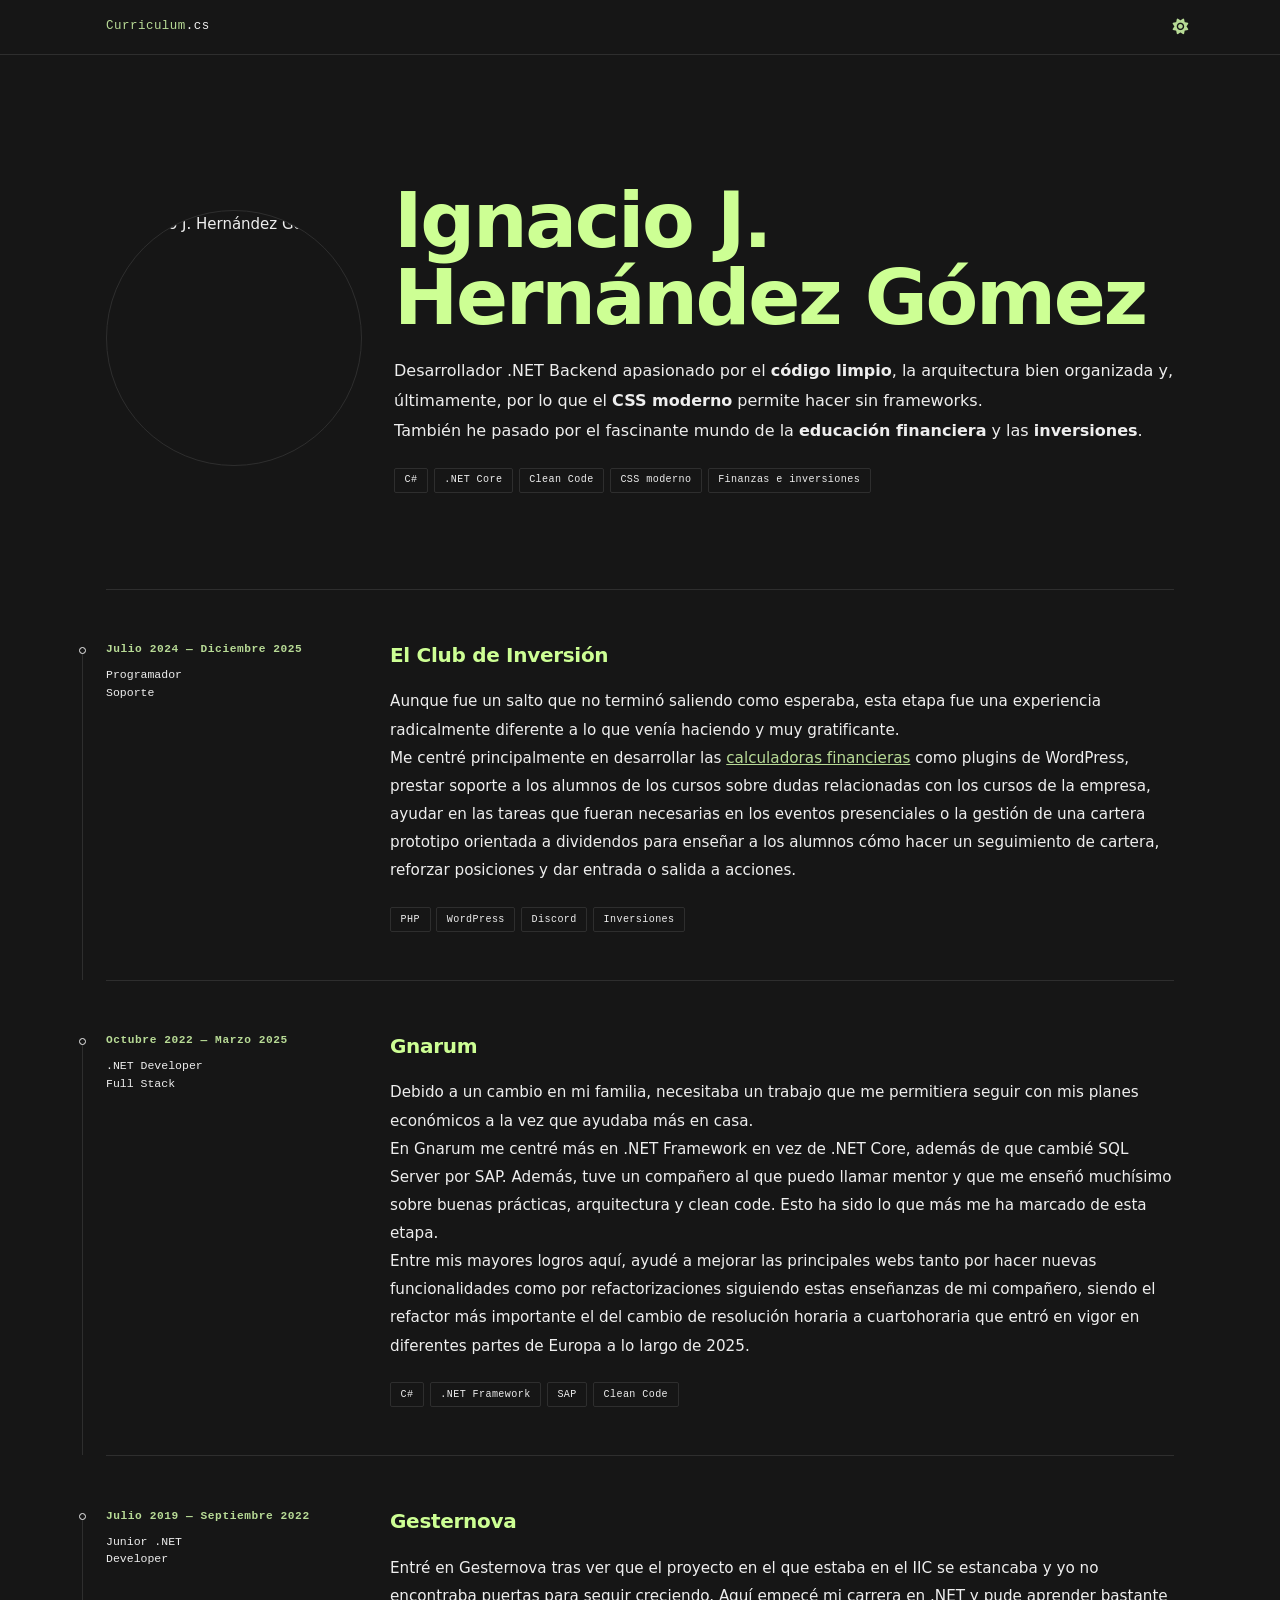
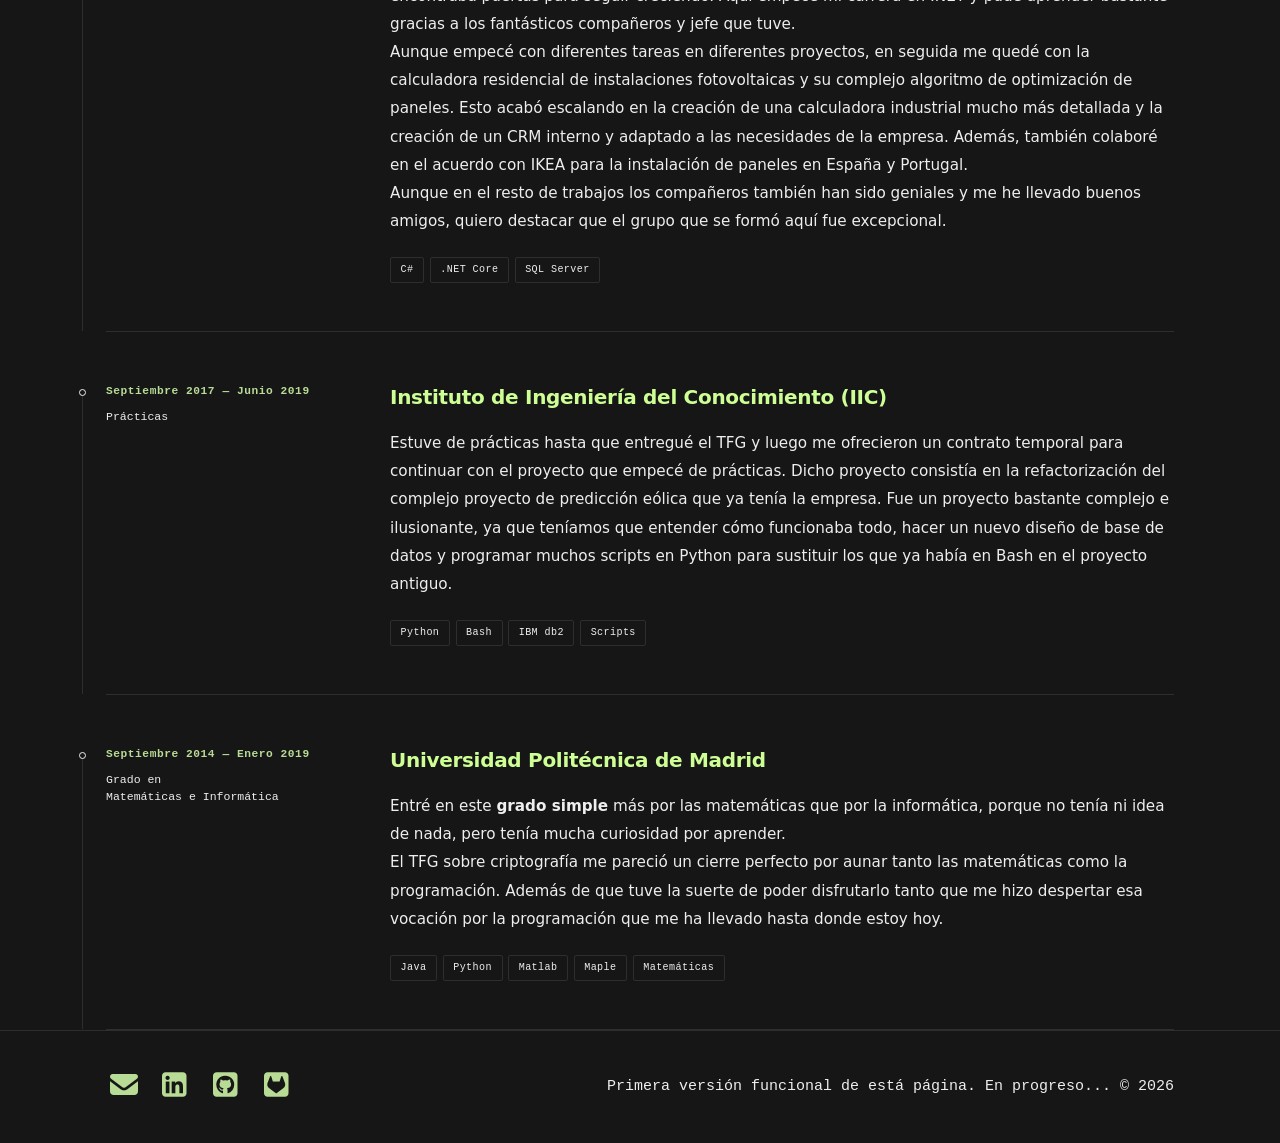
==== index.html @ 681be618 "Simplificados los colores." ====
<!DOCTYPE html>
<html lang="es">
<head>
  <meta charset="UTF-8" />
  <meta name="viewport" content="width=device-width, initial-scale=1.0" />
  <meta name="description" content="Currículum de Ignacio J. Hernández Gómez, desarrollador .NET Backend especializado en clean code, arquitectura de software, CSS moderno y finanzas. Experiencia en Gnarum, Gesternova, El Club de Inversión y más." />
  <title>Ignacio</title>
  <link rel="icon" href="imgs/logo-1-no-bg-2_1.webp" />
  <!-- https://fontawesome.com/search?ic=free-collection -->
  <link rel="stylesheet" href="css/font-awesome-701.min.css" />
  <style>
    *, *::before, *::after 
    { 
      box-sizing: border-box; 
      margin: 0; 
      padding: 0; 
    }

    :root {
      --mono: ui-monospace, 'Cascadia Code', 'SF Mono', Menlo, Consolas, monospace;
      --sans: system-ui, -apple-system, BlinkMacSystemFont, 'Segoe UI', sans-serif;
      --max: 1100px;
      /* --pad: clamp(1.5rem, 5vw, 5rem); */
      --pad: 1rem;
      --photo-width: 20vw;
      --photo-min-width: 230px;
      --photo-max-width: 330px;
      --photo-radius: 50%;

      --theme-color-hue: 208;
      --chroma: 0.0;
      --lightness: 95%;
      --base: oklch(var(--lightness) var(--chroma) var(--theme-color-hue));
      --base-contrast-modifier: -78;
      --border-lightness: -0.1;
      --text-lightness: -0.75;
      --muted-lightness: -0.75;
      --heading-lightness: -0.55;
      --accent-lightness: -0.55;
      --bg: var(--base);
      --border: oklch(from var(--base) calc(l + var(--border-lightness)) c h);
      --text: oklch(from var(--base) calc(l + var(--text-lightness)) c h);
      --muted: oklch(from var(--base) calc(l + var(--muted-lightness)) c h);
      --heading: oklch(from var(--base) calc(l + var(--heading-lightness)) calc(c + 0.15) calc(h + var(--base-contrast-modifier)));
      --accent: oklch(from var(--base) calc(l + var(--accent-lightness)) calc(c + 0.15) calc(h + var(--base-contrast-modifier)));
    }

    html { 
      scroll-behavior: smooth; 
    }

    body {
      background: var(--bg);
      color: var(--text);
      font-family: var(--sans);
      font-size: 15px;
      line-height: 1.75;
      overflow-x: hidden;

      &.dark {
        --base: oklch(20% var(--chroma) var(--theme-color-hue));
        --border-lightness: +0.1;
        --text-lightness: +0.75;
        --muted-lightness: +0.75;
        --heading-lightness: +0.75;
        --accent-lightness: +0.65;
        --bg: var(--base);
        --border: oklch(from var(--base) calc(l + var(--border-lightness)) c h);
        --text: oklch(from var(--base) calc(l + var(--text-lightness)) c h);
        --muted: oklch(from var(--base) calc(l + var(--muted-lightness)) c h);
        --heading: oklch(from var(--base) calc(l + var(--heading-lightness)) calc(c + 0.15) calc(h + var(--base-contrast-modifier)));
        --accent: oklch(from var(--base) calc(l + var(--accent-lightness)) calc(c + 0.1) calc(h + var(--base-contrast-modifier)));
      }
    }

    ::-webkit-scrollbar { 
      width: 4px; 
    }
    ::-webkit-scrollbar-track { 
      background: var(--bg); 
    }
    ::-webkit-scrollbar-thumb { 
      background: var(--border); 
      border-radius: 2px; 
    }

    header {
      position: sticky;
      top: 0;
      z-index: 100;
      background: var(--bg);
      border-bottom: 1px solid var(--border);
      color: var(--accent);
      display: flex;
      align-items: center;
      justify-content: center;
      
      & > div {
        width: 100%;
        max-width: var(--max);
        display: flex;
        align-items: center;
        justify-content: space-between;
        
        & > nav {
          display: flex;
          gap: 0.5rem;

          & > span {
            padding: 1rem;
            font-family: var(--mono);
            font-size: .78rem;
            letter-spacing: .04em;
            cursor: pointer;
            transition: background .2s;

            & > em {
              color: var(--muted);
              font-style: normal;
            }

            &:hover {
              background-color: var(--border);
            }
          }
        }

        & > .actions {
          display: flex;
          align-items: center;
          gap: 1rem;
        }
      }
    }

    #theme-selector:not(:checked) ~ #theme-selector-label > .icon-day   { display: none; }
    #theme-selector:not(:checked) ~ #theme-selector-label > .icon-night  { display: block; }
    #theme-selector:checked ~ #theme-selector-label > .icon-day   { display: block; }
    #theme-selector:checked ~ #theme-selector-label > .icon-night { display: none; }

    #theme-selector-label { cursor: pointer; }

    main {
      max-width: var(--max);
      margin: 0 auto;
      padding: 0 var(--pad);
    }

    #introduction {
      border-bottom: 1px solid var(--border);
      padding: 8rem 0 6rem;
      display: flex;
      flex-wrap: wrap;
      gap: 2rem;
      align-items: center;
      
      & > img {
        width: clamp(var(--photo-min-width), var(--photo-width), var(--photo-max-width));
        aspect-ratio: 1/1;
        height: auto;
        border-radius: var(--photo-radius);
        border: 1px solid var(--border);
        object-fit: cover;
        display: block;
        flex-shrink: 0;
        transition: opacity .3s ease, transform .3s ease;

        &:hover {
          opacity: .85;
          transform: scale(1.02);
        }
      }

      & > div {
        flex: 1;
        min-width: 260px;

        & > h1 {
          font-size: clamp(2.8rem, 6vw, 5.5rem);
          font-weight: 900;
          line-height: 1.0;
          letter-spacing: -.03em;
          color: var(--heading);
          margin-bottom: 1.25rem;
        }

        & > p {
          font-size: 1rem;
          line-height: 1.85;
        }
      }
    }

    #history {
      & > article {
        display: block grid;
        grid-template-columns: 220px 1fr;
        gap: 0 4rem;
        padding: 3rem 0;
        border-bottom: 1px solid var(--border);
        opacity: 0;
        transform: translateY(16px);
        transition: opacity .55s ease, transform .55s ease;
        
        &:hover .timeline::after {
          background-color: var(--accent);
          border-color: var(--accent);
        }

        &.visible {
          opacity: 1;
          transform: translateY(0);
        }

        /* ─── LEFT COLUMN ─── */
        & > .timeline {
          padding-top: .15rem;
          display: flex;
          flex-direction: column;
          gap: .4rem;
          position: relative;
          
          &::before {
            content: '';
            position: absolute;
            left: -1.5rem;
            top: .55rem;
            bottom: -3rem;
            width: 1px;
            background-color: var(--border);
          }
          
          &::after {
            content: '';
            position: absolute;
            left: calc(-1.5rem - 3px);
            top: .55rem;
            width: 7px;
            height: 7px;
            border-radius: 50%;
            background-color: var(--bg);
            border: 1px solid var(--muted);
          }

          & > .dates {
            font-family: var(--mono);
            font-size: .7rem;
            color: var(--accent);
            letter-spacing: .05em;
            font-weight: bolder;
          }
      
          & > .roles {
            font-family: var(--mono);
            font-size: .72rem;
            line-height: 1.5;
          }
        }

        /* ─── RIGHT COLUMN ─── */
        & > .company {
          & > h2 {
            font-size: 1.25rem;
            font-weight: 700;
            color: var(--heading);
            letter-spacing: -.015em;
            margin-bottom: .9rem;
          }

          & > p {
            font-size: .95rem;
            color: var(--text);
            line-height: 1.85;
          }
        }
      }
    }

    footer {
      border-top: 1px solid var(--border);
      padding: 2.5rem 0;
      
        & > div {
          max-width: var(--max);
          margin: 0 auto;
          padding: 0 var(--pad);
          display: flex;
          justify-content: space-between;
          align-items: center;
          
          & > span {
            font-family: var(--mono);
          }
          
          & > .personal-data {
            display: flex;
            flex-wrap: wrap;
            gap: 1rem;

            & i {
              font-size: 1.75rem;
            }
          }
        }
    }

    a {
      color: var(--accent);
    }

    .skills {
      display: flex;
      flex-wrap: wrap;
      gap: .35rem;
      margin-top: 1.4rem;
      cursor: default;
      
      & > span {
        font-family: var(--mono);
        font-size: .63rem;
        color: var(--text);
        border: 1px solid var(--border);
        padding: .18rem .6rem;
        border-radius: 2px;
        letter-spacing: .04em;
        transition: color .2s, border-color .2s;

        &:hover {
          border-color: var(--text);
        }
      }
    }

    @media (max-width: 680px) {
      header {
        height: auto;
        padding: 0 .5rem;
        
        & > div {
          align-items: stretch;
          gap: .5rem;

          & > nav {
            justify-content: center;
          }

          & > .actions {
            justify-content: flex-end;
          }
        }
      }

      #introduction,
      #history > article,
      footer > div {
        grid-template-columns: 1fr;
        gap: 1.5rem 0;
      }

      #introduction {
        flex-direction: column;
        align-items: center;
        text-align: center;
        padding: 5rem 0 4rem; 
        
        & > div {
          min-width: auto;
        }
      }

      .timeline::before, .timeline::after { 
        display: none; 
      }
    }
  </style>
</head>

<body class="dark">

  <header>
    <div>
      <nav>
        <span>Curriculum<em>.cs</em></span>
      </nav>

      <div class="actions">
        <div>
          <input type="checkbox" checked id="theme-selector" style="display: none;" />
          <label for="theme-selector" id="theme-selector-label" aria-label="Cambiar tema">
            <i class="icon-day fa-solid fa-sun"></i>
            <i class="icon-night fa-solid fa-moon"></i>
          </label>
        </div>
      </div>
    </div>
  </header>

  <main>
    <section id="introduction">
      <img src="imgs/personal.avif" alt="Ignacio J. Hernández Gómez">

      <div>
        <h1>Ignacio J.<br>Hernández Gómez</h1>
        <p>
          Desarrollador .NET Backend apasionado por el <strong>código limpio</strong>, la arquitectura bien organizada y, últimamente,
          por lo que el <strong>CSS moderno</strong> permite hacer sin frameworks.
          <br>También he pasado por el fascinante mundo de la <strong>educación financiera</strong> y las <strong>inversiones</strong>.
        </p>
        <div class="skills">
          <span>C#</span>
          <span>.NET Core</span>
          <span>Clean Code</span>
          <span>CSS moderno</span>
          <span>Finanzas e inversiones</span>
        </div>
      </div>
    </section>

    <section id="history">
      <article>
        <div class="timeline">
          <span class="dates">Julio 2024 — Diciembre 2025</span>
          <span class="roles">Programador<br>Soporte</span>
        </div>
        <div class="company">
          <h2>El Club de Inversión</h2>
          <p class="entry-description">
            Aunque fue un salto que no terminó saliendo como esperaba, esta etapa fue una experiencia radicalmente diferente a lo que venía haciendo y muy gratificante.
            <br>Me centré principalmente en desarrollar las <a href="https://www.elclubdeinversion.com/calculadoras-financieras/" target="_blank" aria-label="Visita la página de calculadoras financieras programadas por mí.">calculadoras financieras</a> 
            como plugins de WordPress, prestar soporte a los alumnos de los cursos sobre dudas relacionadas con los cursos de la empresa, ayudar en las tareas que fueran 
            necesarias en los eventos presenciales o la gestión de una cartera prototipo orientada a dividendos para enseñar a los alumnos cómo hacer un seguimiento de cartera, 
            reforzar posiciones y dar entrada o salida a acciones.
          </p>
          <div class="skills">
            <span>PHP</span>
            <span>WordPress</span>
            <span>Discord</span>
            <span>Inversiones</span>
          </div>
        </div>
      </article>

      <article>
        <div class="timeline">
          <span class="dates">Octubre 2022 — Marzo 2025</span>
          <span class="roles">.NET Developer<br>Full Stack</span>
        </div>
        <div class="company">
          <h2>Gnarum</h2>
          <p class="entry-description">
            Debido a un cambio en mi familia, necesitaba un trabajo que me permitiera seguir con mis planes económicos a la vez que ayudaba más en casa.
            <br>En Gnarum me centré más en .NET Framework en vez de .NET Core, además de que cambié SQL Server por SAP. 
            Además, tuve un compañero al que puedo llamar mentor y que me enseñó muchísimo sobre buenas prácticas, arquitectura y clean code. Esto ha sido lo que más 
            me ha marcado de esta etapa.
            <br>Entre mis mayores logros aquí, ayudé a mejorar las principales webs tanto por hacer nuevas funcionalidades como por refactorizaciones 
            siguiendo estas enseñanzas de mi compañero, siendo el refactor más importante el del cambio de resolución horaria a cuartohoraria que entró en 
            vigor en diferentes partes de Europa a lo largo de 2025.
          </p>
          <div class="skills">
            <span>C#</span>
            <span>.NET Framework</span>
            <span>SAP</span>
            <span>Clean Code</span>
          </div>
        </div>
      </article>

      <article>
        <div class="timeline">
          <span class="dates">Julio 2019 — Septiembre 2022</span>
          <span class="roles">Junior .NET<br>Developer</span>
        </div>
        <div class="company">
          <h2>Gesternova</h2>
          <p class="entry-description">
            Entré en Gesternova tras ver que el proyecto en el que estaba en el IIC se estancaba y yo no encontraba puertas para seguir creciendo.
            Aquí empecé mi carrera en .NET y pude aprender bastante gracias a los fantásticos compañeros y jefe que tuve.
            <br>Aunque empecé con diferentes tareas en diferentes proyectos, en seguida me quedé con la calculadora residencial de instalaciones fotovoltaicas 
            y su complejo algoritmo de optimización de paneles. Esto acabó escalando en la creación de una calculadora industrial mucho más detallada y la creación 
            de un CRM interno y adaptado a las necesidades de la empresa. Además, también colaboré en el acuerdo con IKEA para la instalación de paneles en España y Portugal.
            <br>Aunque en el resto de trabajos los compañeros también han sido geniales y me he llevado buenos amigos, 
            quiero destacar que el grupo que se formó aquí fue excepcional.
          </p>
          <div class="skills">
            <span>C#</span>
            <span>.NET Core</span>
            <span>SQL Server</span>
          </div>
        </div>
      </article>

      <article>
        <div class="timeline">
          <span class="dates">Septiembre 2017 — Junio 2019</span>
          <span class="roles">Prácticas</span>
        </div>
        <div class="company">
          <h2>Instituto de Ingeniería del Conocimiento (IIC)</h2>
          <p class="entry-description">
            Estuve de prácticas hasta que entregué el TFG y luego me ofrecieron un contrato temporal para continuar con el proyecto que empecé de prácticas. 
            Dicho proyecto consistía en la refactorización del complejo proyecto de predicción eólica que ya tenía la empresa. Fue un proyecto bastante complejo e ilusionante, 
            ya que teníamos que entender cómo funcionaba todo, hacer un nuevo diseño de base de datos y programar muchos scripts en Python para sustituir los que ya había en Bash en el proyecto antiguo.
          </p>
          <div class="skills">
            <span>Python</span>
            <span>Bash</span>
            <span>IBM db2</span>
            <span>Scripts</span>
          </div>
        </div>
      </article>

      <article>
        <div class="timeline">
          <span class="dates">Septiembre 2014 — Enero 2019</span>
          <span class="roles">Grado en<br>Matemáticas e Informática</span>
        </div>
        <div class="company">
          <h2>Universidad Politécnica de Madrid</h2>
          <p class="entry-description">
            Entré en este <strong>grado simple</strong> más por las matemáticas que por la informática, porque no tenía ni idea de nada, pero tenía mucha curiosidad por aprender.
            <br>El TFG sobre criptografía me pareció un cierre perfecto por aunar tanto las matemáticas como la programación. Además de que tuve la suerte de poder disfrutarlo tanto 
            que me hizo despertar esa vocación por la programación que me ha llevado hasta donde estoy hoy.
          </p>
          <div class="skills">
            <span>Java</span>
            <span>Python</span>
            <span>Matlab</span>
            <span>Maple</span>
            <span>Matemáticas</span>
          </div>
        </div>
      </article>

    </section>
  </main>

  <footer>
    <div>
      <div class="personal-data">
        <span>
          <a href="mailto:ignaciojhergomez@gmail.com" aria-label="Envíame un correo."><i class="fa-solid fa-envelope"></i></a>
        </span>
        <span>
          <a href="https://linkedin.com/in/ignacio-javier-hernandez-gomez/" target="_blank" aria-label="Visita mi perfil de LinkedIn."><i class="fa-brands fa-square-linkedin"></i></a>
        </span>
        <span>
          <a href="https://github.com/ignacio-h" target="_blank" aria-label="Visita mi perfil de GitHub."><i class="fa-brands fa-square-github"></i></a>
        </span>
        <span>
          <a href="https://gitlab.com/ignacio.h" target="_blank" aria-label="Visita mi perfil de GitLab."><i class="fa-brands fa-square-gitlab"></i></a>
        </span>
      </div>
      <span>
        Primera versión funcional de está página. En progreso... © <span id="copyright-year"></span>
      </span>
    </div>
  </footer>

  <script>
    // clousure para ahorrar memoria
    (function () {
      const year = document.getElementById('copyright-year');
      if (year)
        year.textContent = new Date().getFullYear();

      var observer = new IntersectionObserver(function(entries) {
        entries.forEach(function(entry) {
          if (entry.isIntersecting) {
            entry.target.classList.add('visible');
            observer.unobserve(entry.target);
          }
        });
      }, { threshold: 0, rootMargin: '0px 0px -40px 0px' });
  
      document.querySelectorAll('#history > article').forEach(function(el) {
        observer.observe(el);
      });

      const checkbox = document.getElementById('theme-selector');
      checkbox.addEventListener('change', function () {
        document.startViewTransition(() => {
          document.body.classList.toggle('dark', checkbox.checked);
        });
      })
    })();
  </script>

</body>
</html>
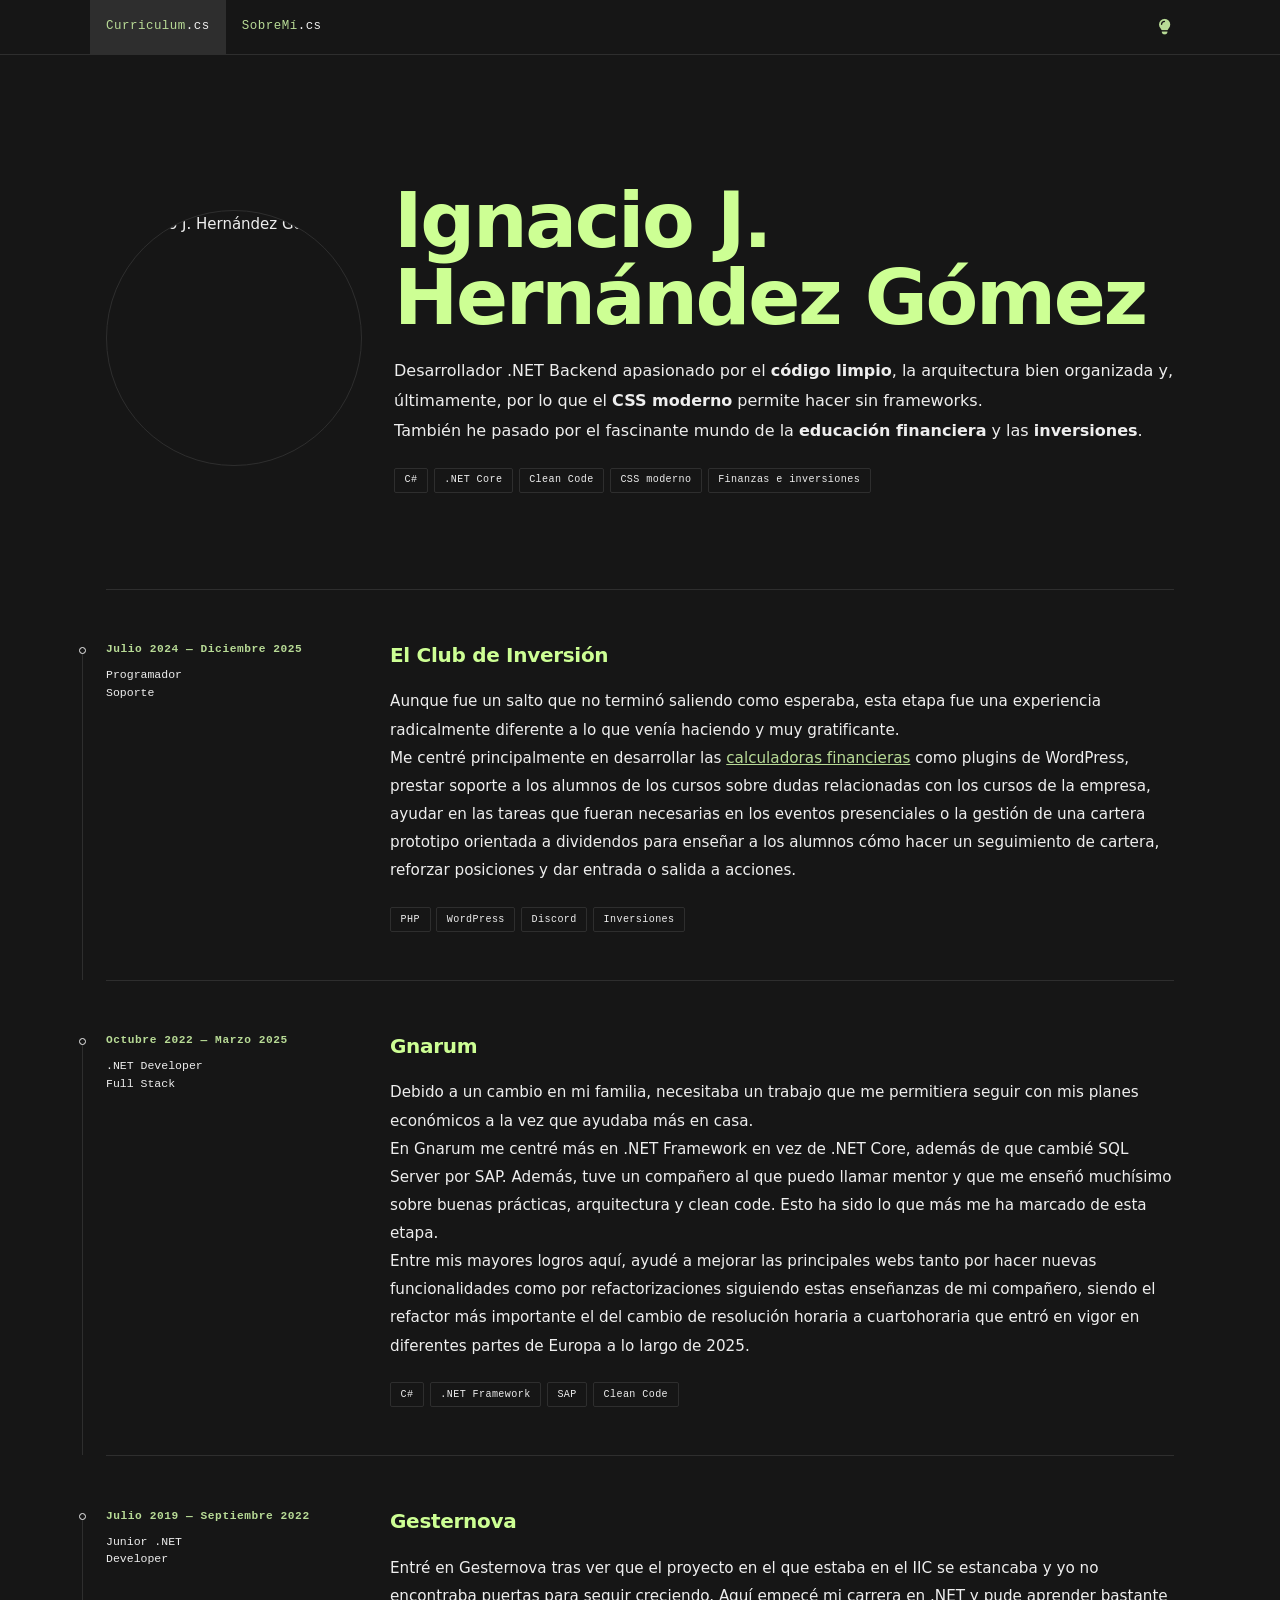
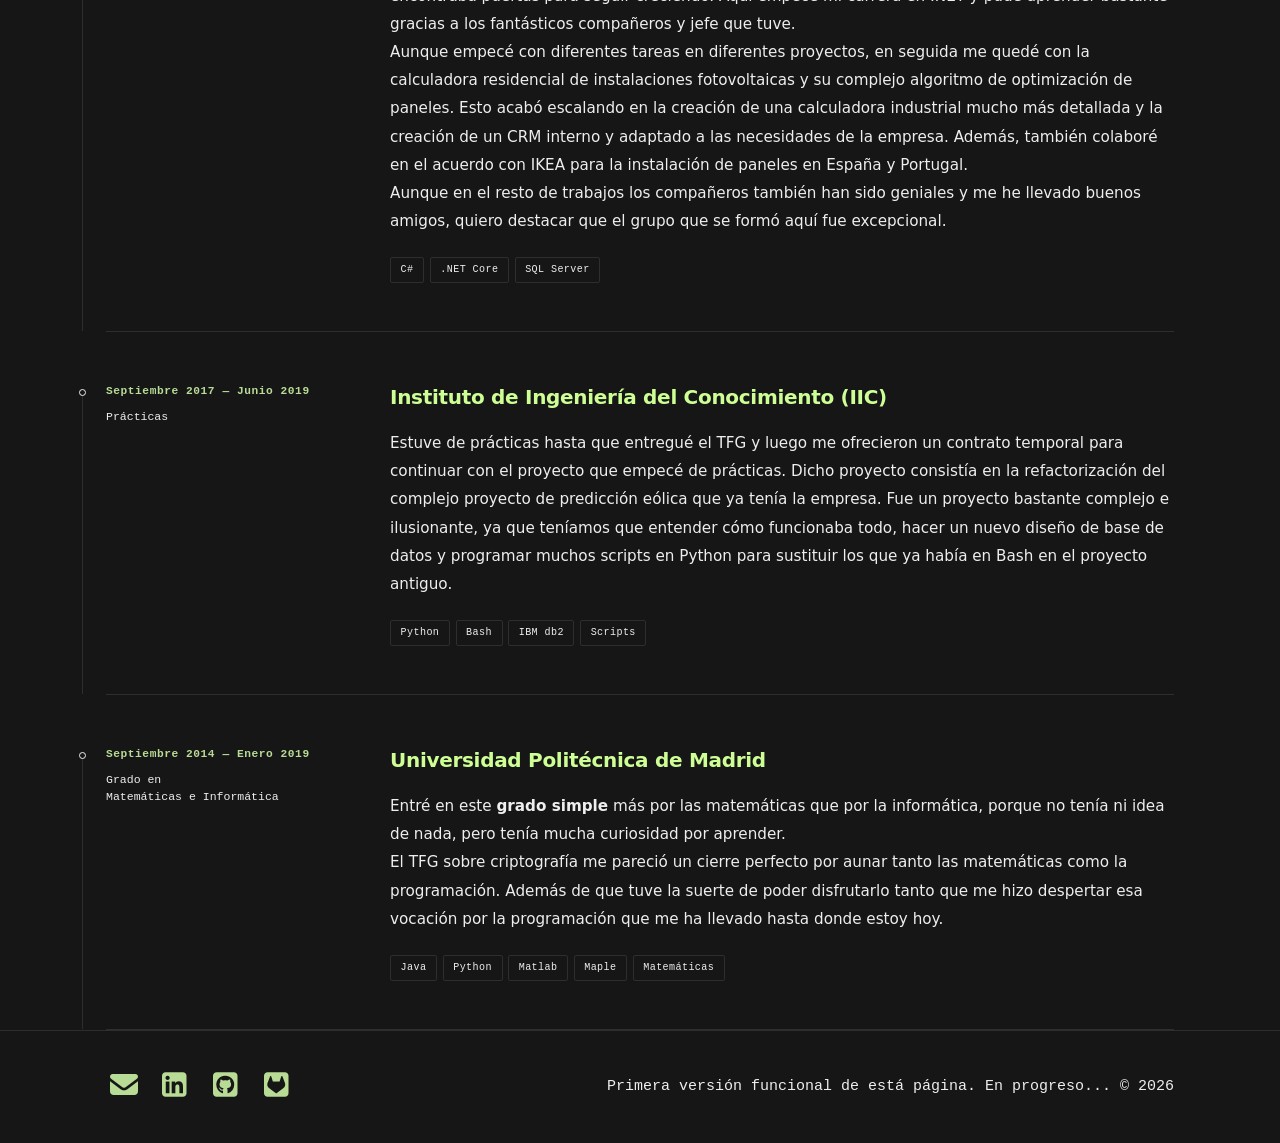
==== commit 24d6adc6: "Primer boceto de tener dos páginas diferentes." ====
--- a/index.html
+++ b/index.html
@@ -104,7 +104,6 @@
         
         & > nav {
           display: flex;
-          gap: 0.5rem;
 
           & > span {
             padding: 1rem;
@@ -121,6 +120,11 @@
 
             &:hover {
               background-color: var(--border);
+              text-decoration: underline;
+            }
+
+            &.active {
+              background-color: var(--border);
             }
           }
         }
@@ -129,6 +133,10 @@
           display: flex;
           align-items: center;
           gap: 1rem;
+
+          & > * {
+            padding: 1rem;
+          }
         }
       }
     }
@@ -144,135 +152,9 @@
       max-width: var(--max);
       margin: 0 auto;
       padding: 0 var(--pad);
-    }
-
-    #introduction {
-      border-bottom: 1px solid var(--border);
-      padding: 8rem 0 6rem;
-      display: flex;
-      flex-wrap: wrap;
-      gap: 2rem;
-      align-items: center;
-      
-      & > img {
-        width: clamp(var(--photo-min-width), var(--photo-width), var(--photo-max-width));
-        aspect-ratio: 1/1;
-        height: auto;
-        border-radius: var(--photo-radius);
-        border: 1px solid var(--border);
-        object-fit: cover;
-        display: block;
-        flex-shrink: 0;
-        transition: opacity .3s ease, transform .3s ease;
-
-        &:hover {
-          opacity: .85;
-          transform: scale(1.02);
-        }
-      }
-
-      & > div {
-        flex: 1;
-        min-width: 260px;
-
-        & > h1 {
-          font-size: clamp(2.8rem, 6vw, 5.5rem);
-          font-weight: 900;
-          line-height: 1.0;
-          letter-spacing: -.03em;
-          color: var(--heading);
-          margin-bottom: 1.25rem;
-        }
-
-        & > p {
-          font-size: 1rem;
-          line-height: 1.85;
-        }
-      }
-    }
-
-    #history {
-      & > article {
-        display: block grid;
-        grid-template-columns: 220px 1fr;
-        gap: 0 4rem;
-        padding: 3rem 0;
-        border-bottom: 1px solid var(--border);
-        opacity: 0;
-        transform: translateY(16px);
-        transition: opacity .55s ease, transform .55s ease;
-        
-        &:hover .timeline::after {
-          background-color: var(--accent);
-          border-color: var(--accent);
-        }
-
-        &.visible {
-          opacity: 1;
-          transform: translateY(0);
-        }
-
-        /* ─── LEFT COLUMN ─── */
-        & > .timeline {
-          padding-top: .15rem;
-          display: flex;
-          flex-direction: column;
-          gap: .4rem;
-          position: relative;
-          
-          &::before {
-            content: '';
-            position: absolute;
-            left: -1.5rem;
-            top: .55rem;
-            bottom: -3rem;
-            width: 1px;
-            background-color: var(--border);
-          }
-          
-          &::after {
-            content: '';
-            position: absolute;
-            left: calc(-1.5rem - 3px);
-            top: .55rem;
-            width: 7px;
-            height: 7px;
-            border-radius: 50%;
-            background-color: var(--bg);
-            border: 1px solid var(--muted);
-          }
-
-          & > .dates {
-            font-family: var(--mono);
-            font-size: .7rem;
-            color: var(--accent);
-            letter-spacing: .05em;
-            font-weight: bolder;
-          }
-      
-          & > .roles {
-            font-family: var(--mono);
-            font-size: .72rem;
-            line-height: 1.5;
-          }
-        }
-
-        /* ─── RIGHT COLUMN ─── */
-        & > .company {
-          & > h2 {
-            font-size: 1.25rem;
-            font-weight: 700;
-            color: var(--heading);
-            letter-spacing: -.015em;
-            margin-bottom: .9rem;
-          }
-
-          & > p {
-            font-size: .95rem;
-            color: var(--text);
-            line-height: 1.85;
-          }
-        }
+
+      & > div:not(.active) {
+        display: none;
       }
     }
 
@@ -308,25 +190,158 @@
       color: var(--accent);
     }
 
-    .skills {
-      display: flex;
-      flex-wrap: wrap;
-      gap: .35rem;
-      margin-top: 1.4rem;
-      cursor: default;
-      
-      & > span {
-        font-family: var(--mono);
-        font-size: .63rem;
-        color: var(--text);
-        border: 1px solid var(--border);
-        padding: .18rem .6rem;
-        border-radius: 2px;
-        letter-spacing: .04em;
-        transition: color .2s, border-color .2s;
-
-        &:hover {
-          border-color: var(--text);
+
+    #cv {
+      #introduction {
+        border-bottom: 1px solid var(--border);
+        padding: 8rem 0 6rem;
+        display: flex;
+        flex-wrap: wrap;
+        gap: 2rem;
+        align-items: center;
+        
+        & > img {
+          width: clamp(var(--photo-min-width), var(--photo-width), var(--photo-max-width));
+          aspect-ratio: 1/1;
+          height: auto;
+          border-radius: var(--photo-radius);
+          border: 1px solid var(--border);
+          object-fit: cover;
+          display: block;
+          flex-shrink: 0;
+          transition: opacity .3s ease, transform .3s ease;
+  
+          &:hover {
+            opacity: .85;
+            transform: scale(1.02);
+          }
+        }
+  
+        & > div {
+          flex: 1;
+          min-width: 260px;
+  
+          & > h1 {
+            font-size: clamp(2.8rem, 6vw, 5.5rem);
+            font-weight: 900;
+            line-height: 1.0;
+            letter-spacing: -.03em;
+            color: var(--heading);
+            margin-bottom: 1.25rem;
+          }
+  
+          & > p {
+            font-size: 1rem;
+            line-height: 1.85;
+          }
+        }
+      }
+  
+      #history {
+        & > article {
+          display: block grid;
+          grid-template-columns: 220px 1fr;
+          gap: 0 4rem;
+          padding: 3rem 0;
+          border-bottom: 1px solid var(--border);
+          opacity: 0;
+          transform: translateY(16px);
+          transition: opacity .55s ease, transform .55s ease;
+          
+          &:hover .timeline::after {
+            background-color: var(--accent);
+            border-color: var(--accent);
+          }
+  
+          &.visible {
+            opacity: 1;
+            transform: translateY(0);
+          }
+  
+          /* ─── LEFT COLUMN ─── */
+          & > .timeline {
+            padding-top: .15rem;
+            display: flex;
+            flex-direction: column;
+            gap: .4rem;
+            position: relative;
+            
+            &::before {
+              content: '';
+              position: absolute;
+              left: -1.5rem;
+              top: .55rem;
+              bottom: -3rem;
+              width: 1px;
+              background-color: var(--border);
+            }
+            
+            &::after {
+              content: '';
+              position: absolute;
+              left: calc(-1.5rem - 3px);
+              top: .55rem;
+              width: 7px;
+              height: 7px;
+              border-radius: 50%;
+              background-color: var(--bg);
+              border: 1px solid var(--muted);
+            }
+  
+            & > .dates {
+              font-family: var(--mono);
+              font-size: .7rem;
+              color: var(--accent);
+              letter-spacing: .05em;
+              font-weight: bolder;
+            }
+        
+            & > .roles {
+              font-family: var(--mono);
+              font-size: .72rem;
+              line-height: 1.5;
+            }
+          }
+  
+          /* ─── RIGHT COLUMN ─── */
+          & > .company {
+            & > h2 {
+              font-size: 1.25rem;
+              font-weight: 700;
+              color: var(--heading);
+              letter-spacing: -.015em;
+              margin-bottom: .9rem;
+            }
+  
+            & > p {
+              font-size: .95rem;
+              color: var(--text);
+              line-height: 1.85;
+            }
+          }
+        }
+      }
+  
+      .skills {
+        display: flex;
+        flex-wrap: wrap;
+        gap: .35rem;
+        margin-top: 1.4rem;
+        cursor: default;
+        
+        & > span {
+          font-family: var(--mono);
+          font-size: .63rem;
+          color: var(--text);
+          border: 1px solid var(--border);
+          padding: .18rem .6rem;
+          border-radius: 2px;
+          letter-spacing: .04em;
+          transition: color .2s, border-color .2s;
+  
+          &:hover {
+            border-color: var(--text);
+          }
         }
       }
     }
@@ -350,26 +365,32 @@
         }
       }
 
-      #introduction,
-      #history > article,
       footer > div {
         grid-template-columns: 1fr;
         gap: 1.5rem 0;
       }
 
-      #introduction {
-        flex-direction: column;
-        align-items: center;
-        text-align: center;
-        padding: 5rem 0 4rem; 
-        
-        & > div {
-          min-width: auto;
-        }
-      }
-
-      .timeline::before, .timeline::after { 
-        display: none; 
+      #cv {
+        #introduction,
+        #history > article {
+          grid-template-columns: 1fr;
+          gap: 1.5rem 0;
+        }
+  
+        #introduction {
+          flex-direction: column;
+          align-items: center;
+          text-align: center;
+          padding: 5rem 0 4rem; 
+          
+          & > div {
+            min-width: auto;
+          }
+        }
+  
+        .timeline::before, .timeline::after { 
+          display: none; 
+        }
       }
     }
   </style>
@@ -380,15 +401,17 @@
   <header>
     <div>
       <nav>
-        <span>Curriculum<em>.cs</em></span>
+        <span data-main-content="cv" class="active">Curriculum<em>.cs</em></span>
+        <span data-main-content="about">SobreMí<em>.cs</em></span>
       </nav>
 
       <div class="actions">
         <div>
           <input type="checkbox" checked id="theme-selector" style="display: none;" />
           <label for="theme-selector" id="theme-selector-label" aria-label="Cambiar tema">
-            <i class="icon-day fa-solid fa-sun"></i>
-            <i class="icon-night fa-solid fa-moon"></i>
+            <i class="icon-day fa-solid fa-lightbulb"></i>
+            <i class="icon-night fa-regular fa-lightbulb"></i>
+            <!-- <i class="icon-night fa-solid fa-moon"></i> -->
           </label>
         </div>
       </div>
@@ -396,58 +419,59 @@
   </header>
 
   <main>
-    <section id="introduction">
-      <img src="imgs/personal.avif" alt="Ignacio J. Hernández Gómez">
-
-      <div>
-        <h1>Ignacio J.<br>Hernández Gómez</h1>
-        <p>
-          Desarrollador .NET Backend apasionado por el <strong>código limpio</strong>, la arquitectura bien organizada y, últimamente,
-          por lo que el <strong>CSS moderno</strong> permite hacer sin frameworks.
-          <br>También he pasado por el fascinante mundo de la <strong>educación financiera</strong> y las <strong>inversiones</strong>.
-        </p>
-        <div class="skills">
-          <span>C#</span>
-          <span>.NET Core</span>
-          <span>Clean Code</span>
-          <span>CSS moderno</span>
-          <span>Finanzas e inversiones</span>
+    <div id="cv" class="active">
+      <section id="introduction">
+        <img src="imgs/personal.avif" alt="Ignacio J. Hernández Gómez">
+
+        <div>
+          <h1>Ignacio J.<br>Hernández Gómez</h1>
+          <p>
+            Desarrollador .NET Backend apasionado por el <strong>código limpio</strong>, la arquitectura bien organizada y, últimamente,
+            por lo que el <strong>CSS moderno</strong> permite hacer sin frameworks.
+            <br>También he pasado por el fascinante mundo de la <strong>educación financiera</strong> y las <strong>inversiones</strong>.
+          </p>
+          <div class="skills">
+            <span>C#</span>
+            <span>.NET Core</span>
+            <span>Clean Code</span>
+            <span>CSS moderno</span>
+            <span>Finanzas e inversiones</span>
+          </div>
         </div>
-      </div>
-    </section>
-
-    <section id="history">
-      <article>
-        <div class="timeline">
-          <span class="dates">Julio 2024 — Diciembre 2025</span>
-          <span class="roles">Programador<br>Soporte</span>
-        </div>
-        <div class="company">
-          <h2>El Club de Inversión</h2>
-          <p class="entry-description">
+      </section>
+
+      <section id="history">
+        <article>
+          <div class="timeline">
+            <span class="dates">Julio 2024 — Diciembre 2025</span>
+            <span class="roles">Programador<br>Soporte</span>
+          </div>
+          <div class="company">
+            <h2>El Club de Inversión</h2>
+            <p class="entry-description">
             Aunque fue un salto que no terminó saliendo como esperaba, esta etapa fue una experiencia radicalmente diferente a lo que venía haciendo y muy gratificante.
             <br>Me centré principalmente en desarrollar las <a href="https://www.elclubdeinversion.com/calculadoras-financieras/" target="_blank" aria-label="Visita la página de calculadoras financieras programadas por mí.">calculadoras financieras</a> 
             como plugins de WordPress, prestar soporte a los alumnos de los cursos sobre dudas relacionadas con los cursos de la empresa, ayudar en las tareas que fueran 
             necesarias en los eventos presenciales o la gestión de una cartera prototipo orientada a dividendos para enseñar a los alumnos cómo hacer un seguimiento de cartera, 
             reforzar posiciones y dar entrada o salida a acciones.
-          </p>
-          <div class="skills">
-            <span>PHP</span>
-            <span>WordPress</span>
-            <span>Discord</span>
-            <span>Inversiones</span>
-          </div>
-        </div>
-      </article>
-
-      <article>
-        <div class="timeline">
-          <span class="dates">Octubre 2022 — Marzo 2025</span>
-          <span class="roles">.NET Developer<br>Full Stack</span>
-        </div>
-        <div class="company">
-          <h2>Gnarum</h2>
-          <p class="entry-description">
+            </p>
+            <div class="skills">
+              <span>PHP</span>
+              <span>WordPress</span>
+              <span>Discord</span>
+              <span>Inversiones</span>
+            </div>
+          </div>
+        </article>
+
+        <article>
+          <div class="timeline">
+            <span class="dates">Octubre 2022 — Marzo 2025</span>
+            <span class="roles">.NET Developer<br>Full Stack</span>
+          </div>
+          <div class="company">
+            <h2>Gnarum</h2>
+            <p class="entry-description">
             Debido a un cambio en mi familia, necesitaba un trabajo que me permitiera seguir con mis planes económicos a la vez que ayudaba más en casa.
             <br>En Gnarum me centré más en .NET Framework en vez de .NET Core, además de que cambié SQL Server por SAP. 
             Además, tuve un compañero al que puedo llamar mentor y que me enseñó muchísimo sobre buenas prácticas, arquitectura y clean code. Esto ha sido lo que más 
@@ -455,24 +479,24 @@
             <br>Entre mis mayores logros aquí, ayudé a mejorar las principales webs tanto por hacer nuevas funcionalidades como por refactorizaciones 
             siguiendo estas enseñanzas de mi compañero, siendo el refactor más importante el del cambio de resolución horaria a cuartohoraria que entró en 
             vigor en diferentes partes de Europa a lo largo de 2025.
-          </p>
-          <div class="skills">
-            <span>C#</span>
-            <span>.NET Framework</span>
-            <span>SAP</span>
-            <span>Clean Code</span>
-          </div>
-        </div>
-      </article>
-
-      <article>
-        <div class="timeline">
-          <span class="dates">Julio 2019 — Septiembre 2022</span>
-          <span class="roles">Junior .NET<br>Developer</span>
-        </div>
-        <div class="company">
-          <h2>Gesternova</h2>
-          <p class="entry-description">
+            </p>
+            <div class="skills">
+              <span>C#</span>
+              <span>.NET Framework</span>
+              <span>SAP</span>
+              <span>Clean Code</span>
+            </div>
+          </div>
+        </article>
+
+        <article>
+          <div class="timeline">
+            <span class="dates">Julio 2019 — Septiembre 2022</span>
+            <span class="roles">Junior .NET<br>Developer</span>
+          </div>
+          <div class="company">
+            <h2>Gesternova</h2>
+            <p class="entry-description">
             Entré en Gesternova tras ver que el proyecto en el que estaba en el IIC se estancaba y yo no encontraba puertas para seguir creciendo.
             Aquí empecé mi carrera en .NET y pude aprender bastante gracias a los fantásticos compañeros y jefe que tuve.
             <br>Aunque empecé con diferentes tareas en diferentes proyectos, en seguida me quedé con la calculadora residencial de instalaciones fotovoltaicas 
@@ -480,59 +504,68 @@
             de un CRM interno y adaptado a las necesidades de la empresa. Además, también colaboré en el acuerdo con IKEA para la instalación de paneles en España y Portugal.
             <br>Aunque en el resto de trabajos los compañeros también han sido geniales y me he llevado buenos amigos, 
             quiero destacar que el grupo que se formó aquí fue excepcional.
-          </p>
-          <div class="skills">
-            <span>C#</span>
-            <span>.NET Core</span>
-            <span>SQL Server</span>
-          </div>
-        </div>
-      </article>
-
-      <article>
-        <div class="timeline">
-          <span class="dates">Septiembre 2017 — Junio 2019</span>
-          <span class="roles">Prácticas</span>
-        </div>
-        <div class="company">
-          <h2>Instituto de Ingeniería del Conocimiento (IIC)</h2>
-          <p class="entry-description">
+            </p>
+            <div class="skills">
+              <span>C#</span>
+              <span>.NET Core</span>
+              <span>SQL Server</span>
+            </div>
+          </div>
+        </article>
+
+        <article>
+          <div class="timeline">
+            <span class="dates">Septiembre 2017 — Junio 2019</span>
+            <span class="roles">Prácticas</span>
+          </div>
+          <div class="company">
+            <h2>Instituto de Ingeniería del Conocimiento (IIC)</h2>
+            <p class="entry-description">
             Estuve de prácticas hasta que entregué el TFG y luego me ofrecieron un contrato temporal para continuar con el proyecto que empecé de prácticas. 
             Dicho proyecto consistía en la refactorización del complejo proyecto de predicción eólica que ya tenía la empresa. Fue un proyecto bastante complejo e ilusionante, 
             ya que teníamos que entender cómo funcionaba todo, hacer un nuevo diseño de base de datos y programar muchos scripts en Python para sustituir los que ya había en Bash en el proyecto antiguo.
-          </p>
-          <div class="skills">
-            <span>Python</span>
-            <span>Bash</span>
-            <span>IBM db2</span>
-            <span>Scripts</span>
-          </div>
-        </div>
-      </article>
-
-      <article>
-        <div class="timeline">
-          <span class="dates">Septiembre 2014 — Enero 2019</span>
-          <span class="roles">Grado en<br>Matemáticas e Informática</span>
-        </div>
-        <div class="company">
-          <h2>Universidad Politécnica de Madrid</h2>
-          <p class="entry-description">
+            </p>
+            <div class="skills">
+              <span>Python</span>
+              <span>Bash</span>
+              <span>IBM db2</span>
+              <span>Scripts</span>
+            </div>
+          </div>
+        </article>
+
+        <article>
+          <div class="timeline">
+            <span class="dates">Septiembre 2014 — Enero 2019</span>
+            <span class="roles">Grado en<br>Matemáticas e Informática</span>
+          </div>
+          <div class="company">
+            <h2>Universidad Politécnica de Madrid</h2>
+            <p class="entry-description">
             Entré en este <strong>grado simple</strong> más por las matemáticas que por la informática, porque no tenía ni idea de nada, pero tenía mucha curiosidad por aprender.
             <br>El TFG sobre criptografía me pareció un cierre perfecto por aunar tanto las matemáticas como la programación. Además de que tuve la suerte de poder disfrutarlo tanto 
             que me hizo despertar esa vocación por la programación que me ha llevado hasta donde estoy hoy.
-          </p>
-          <div class="skills">
-            <span>Java</span>
-            <span>Python</span>
-            <span>Matlab</span>
-            <span>Maple</span>
-            <span>Matemáticas</span>
-          </div>
-        </div>
-      </article>
-
-    </section>
+            </p>
+            <div class="skills">
+              <span>Java</span>
+              <span>Python</span>
+              <span>Matlab</span>
+              <span>Maple</span>
+              <span>Matemáticas</span>
+            </div>
+          </div>
+        </article>
+
+      </section>
+    </div>
+
+    <div id="about">
+      <section>
+        <h2>Sobre mí</h2>
+        <p>Soy un desarrollador apasionado por la tecnología y la programación. Me encanta aprender cosas nuevas y enfrentarme a retos que me permitan crecer profesionalmente.</p>
+      </section>
+    </div>
+
   </main>
 
   <footer>
@@ -564,25 +597,42 @@
       if (year)
         year.textContent = new Date().getFullYear();
 
-      var observer = new IntersectionObserver(function(entries) {
-        entries.forEach(function(entry) {
-          if (entry.isIntersecting) {
-            entry.target.classList.add('visible');
-            observer.unobserve(entry.target);
-          }
-        });
-      }, { threshold: 0, rootMargin: '0px 0px -40px 0px' });
-  
-      document.querySelectorAll('#history > article').forEach(function(el) {
-        observer.observe(el);
-      });
-
       const checkbox = document.getElementById('theme-selector');
       checkbox.addEventListener('change', function () {
         document.startViewTransition(() => {
           document.body.classList.toggle('dark', checkbox.checked);
         });
       })
+
+      const navLinks = document.querySelectorAll('header nav span');
+      navLinks.forEach(link => {
+        link.addEventListener('click', function () {
+          if (this.classList.contains('active')) 
+            return;
+
+          const targetId = this.getAttribute('data-main-content');
+          document.querySelectorAll('main > div').forEach(div => {
+            div.classList.toggle('active', div.id === targetId);
+          });
+          navLinks.forEach(l => l.classList.toggle('active', l === this));
+        });
+      });
+
+      var observer = new IntersectionObserver(
+        function(entries) {
+          entries.forEach(function(entry) {
+            if (entry.isIntersecting) {
+              entry.target.classList.add('visible');
+              observer.unobserve(entry.target);
+            }
+          });
+        }, 
+        { threshold: 0, rootMargin: '0px 0px -40px 0px' }
+      );
+
+      document.querySelectorAll('#history > article').forEach(function(el) {
+        observer.observe(el);
+      });
     })();
   </script>
 
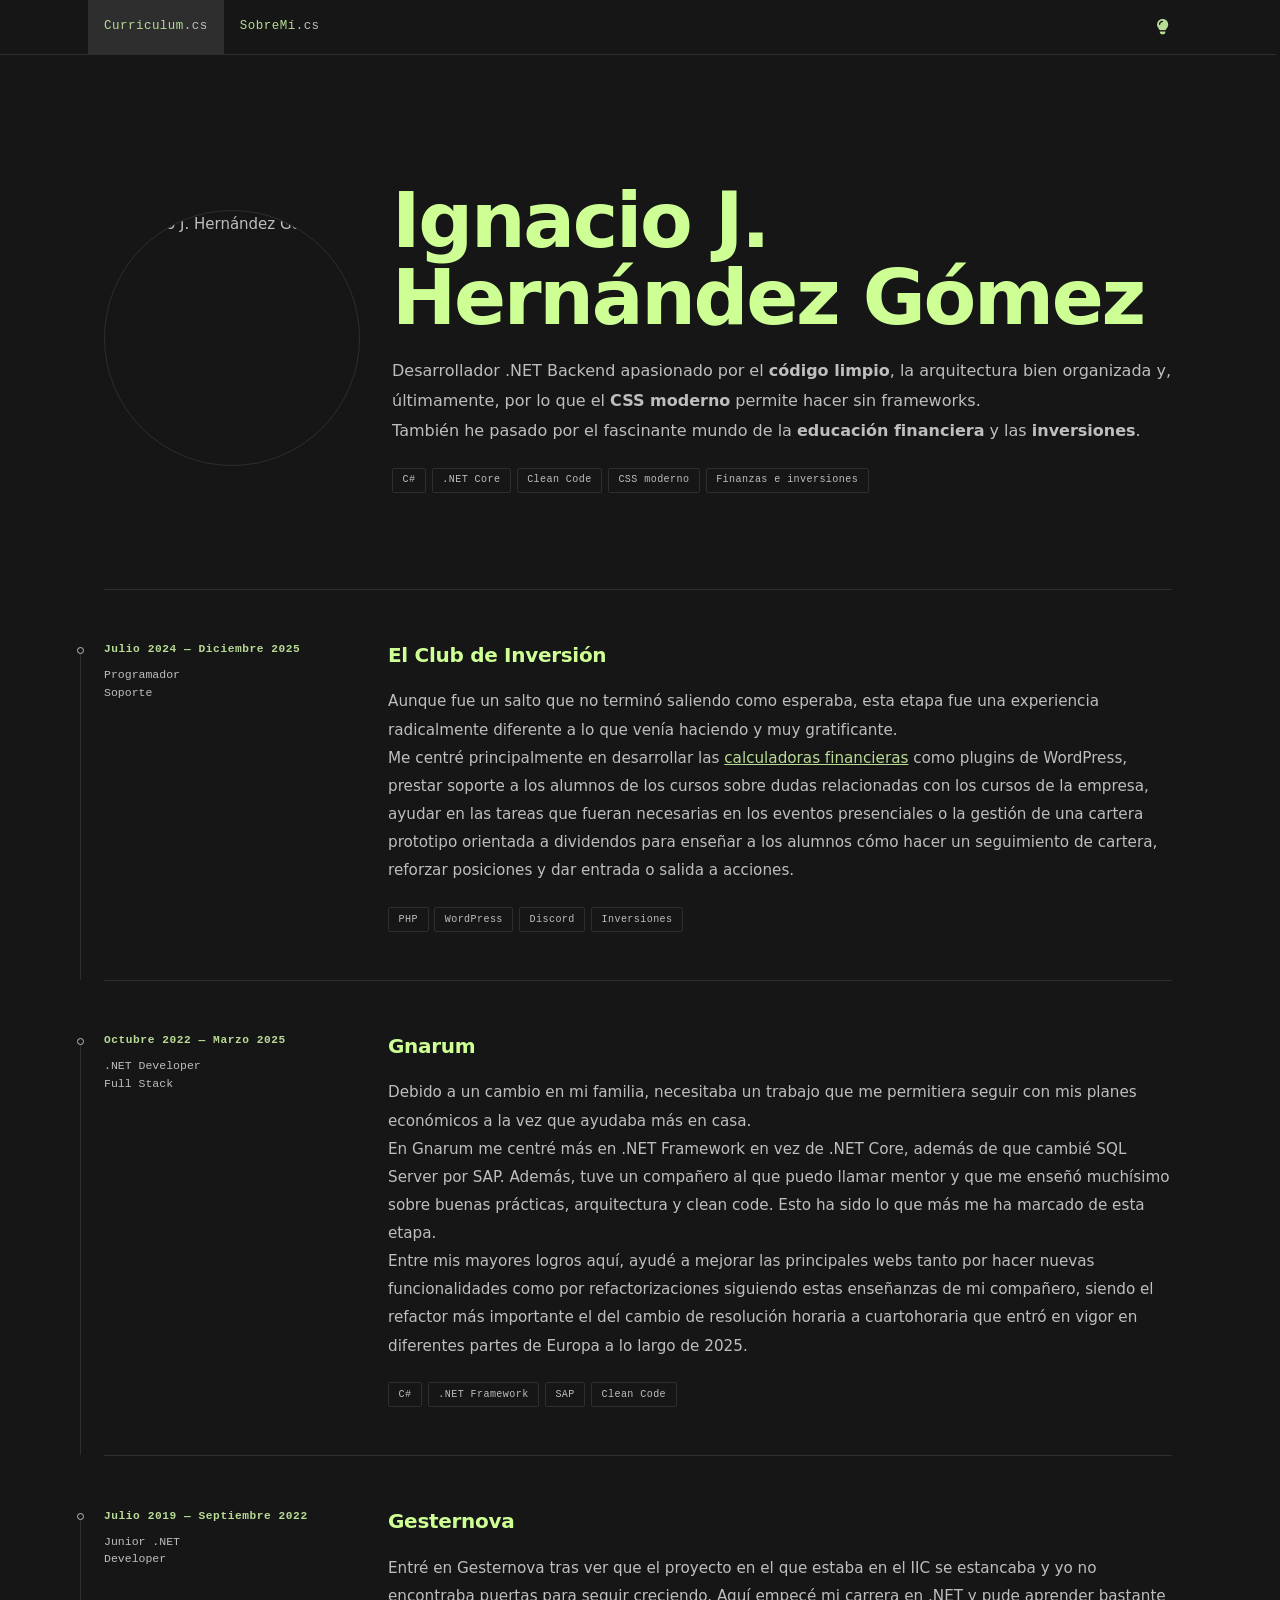
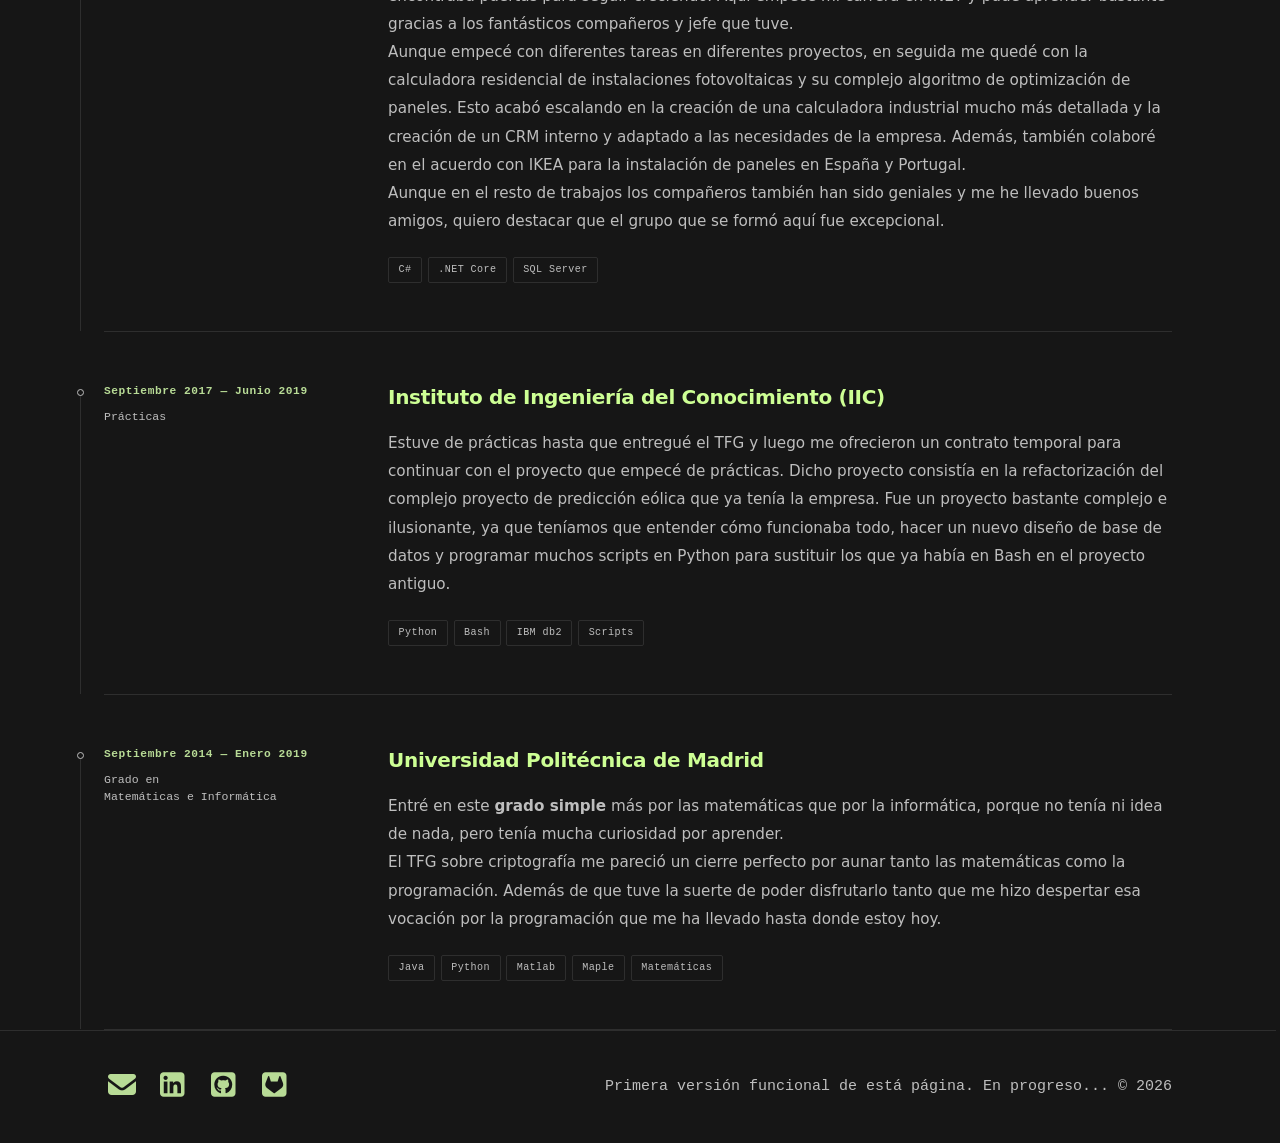
==== commit 9687d53f: "Grid para header, main y footer, con ajuste de alturas." ====
--- a/index.html
+++ b/index.html
@@ -17,6 +17,7 @@
     }
 
     :root {
+      scrollbar-gutter: stable;
       --mono: ui-monospace, 'Cascadia Code', 'SF Mono', Menlo, Consolas, monospace;
       --sans: system-ui, -apple-system, BlinkMacSystemFont, 'Segoe UI', sans-serif;
       --max: 1100px;
@@ -46,7 +47,11 @@
     }
 
     html { 
-      scroll-behavior: smooth; 
+      scroll-behavior: smooth;
+    }
+
+    html, body {
+      min-height: 100vh;
     }
 
     body {
@@ -56,12 +61,18 @@
       font-size: 15px;
       line-height: 1.75;
       overflow-x: hidden;
+      display: grid;
+      grid-template-rows: auto 1fr auto;
+      grid-template-areas: 
+      "header"
+      "main"
+      "footer";
 
       &.dark {
         --base: oklch(20% var(--chroma) var(--theme-color-hue));
         --border-lightness: +0.1;
-        --text-lightness: +0.75;
-        --muted-lightness: +0.75;
+        --text-lightness: +0.6;
+        --muted-lightness: +0.6;
         --heading-lightness: +0.75;
         --accent-lightness: +0.65;
         --bg: var(--base);
@@ -85,6 +96,7 @@
     }
 
     header {
+      grid-area: header;
       position: sticky;
       top: 0;
       z-index: 100;
@@ -149,6 +161,7 @@
     #theme-selector-label { cursor: pointer; }
 
     main {
+      grid-area: main;
       max-width: var(--max);
       margin: 0 auto;
       padding: 0 var(--pad);
@@ -159,6 +172,7 @@
     }
 
     footer {
+      grid-area: footer;
       border-top: 1px solid var(--border);
       padding: 2.5rem 0;
       
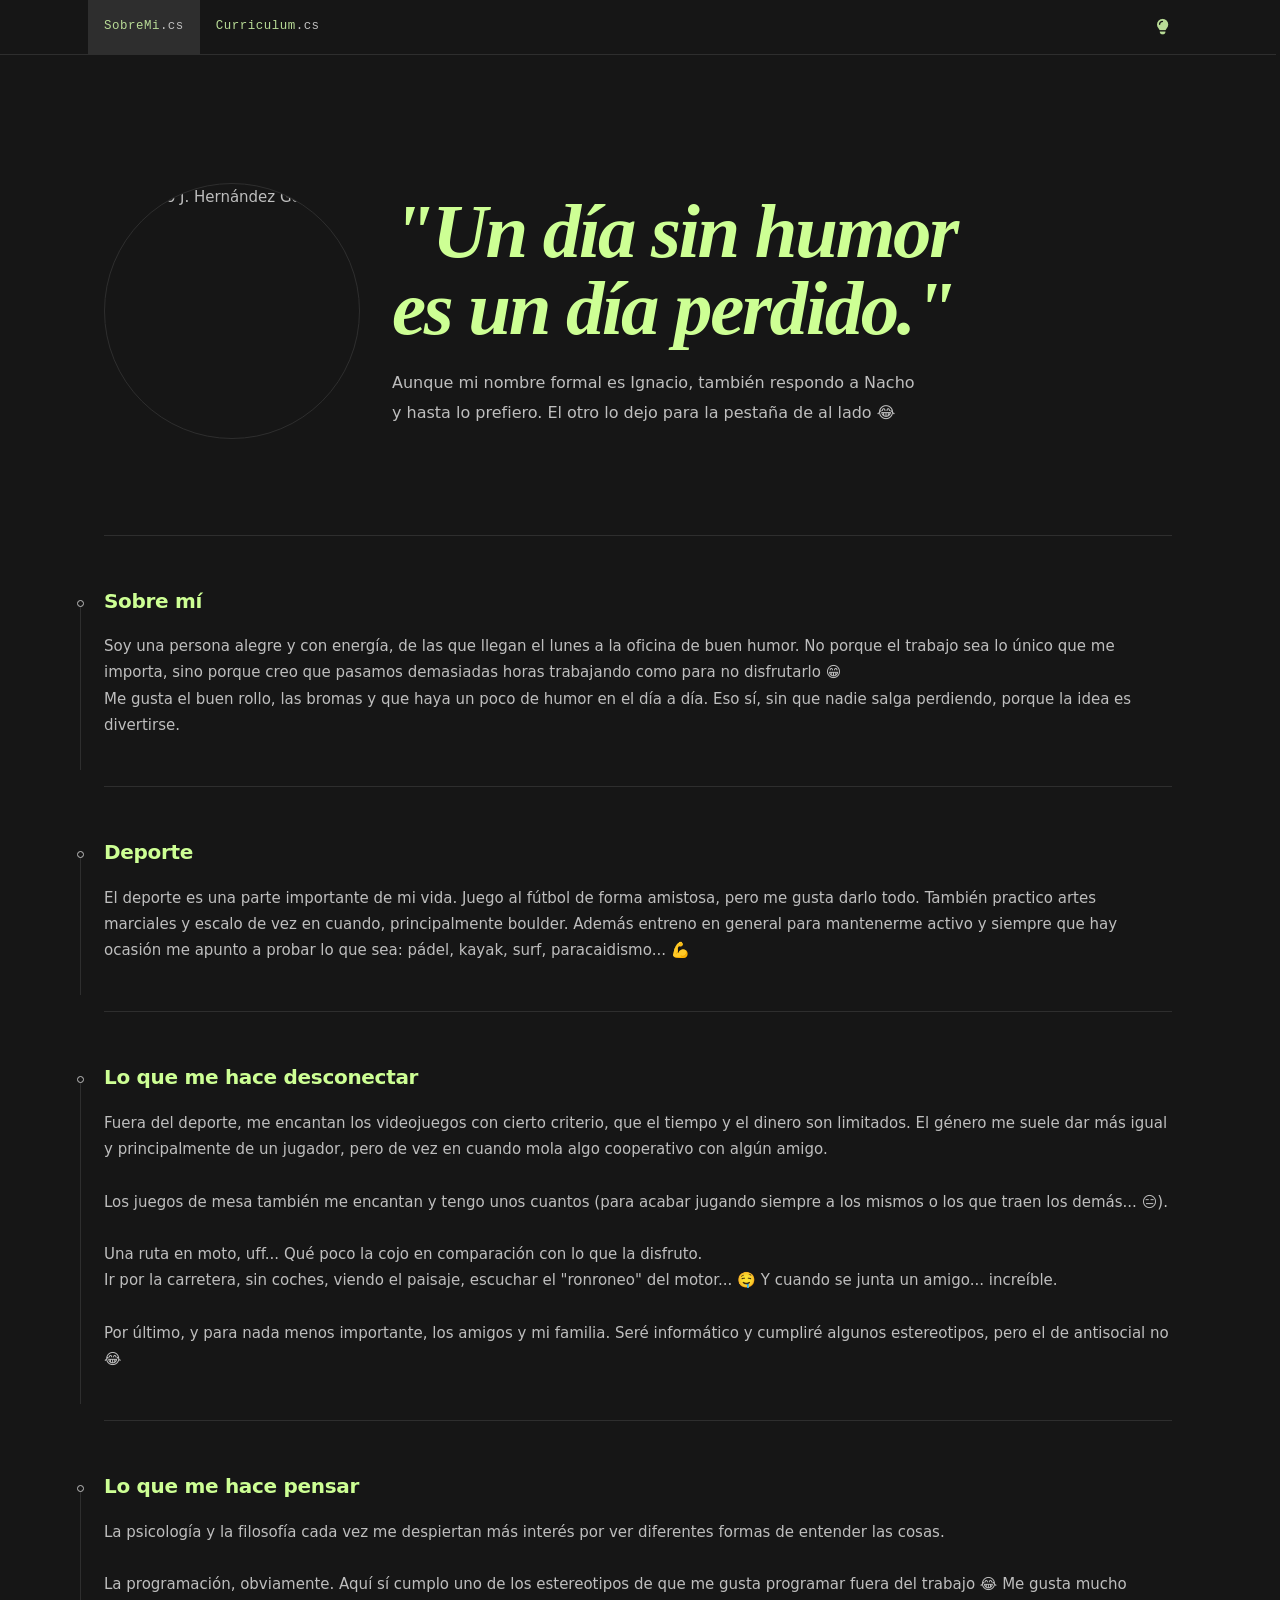
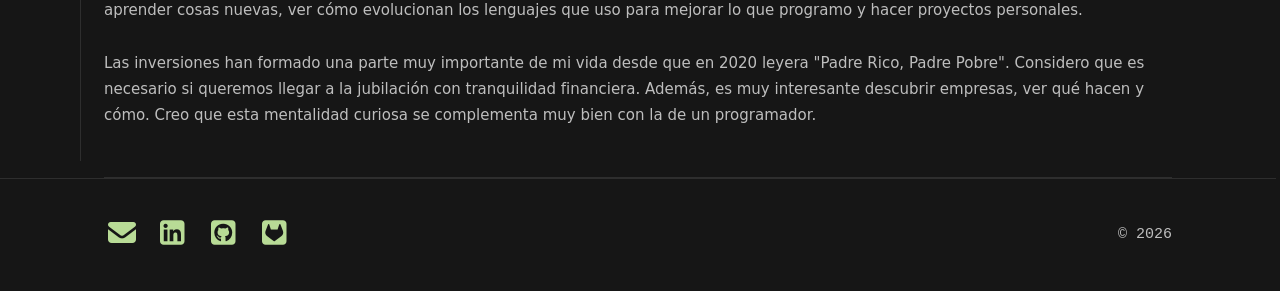
==== commit 0b01edf7: "Primera versión formal del sobre mí. Revisados algunos diseños." ====
--- a/index.html
+++ b/index.html
@@ -204,53 +204,69 @@
       color: var(--accent);
     }
 
+    article {
+      opacity: 0;
+      transform: translateY(16px);
+      transition: opacity .55s ease, transform .55s ease;
+
+      &.visible {
+        opacity: 1;
+        transform: translateY(0);
+      }
+    }
+
+    .quote {
+      font-family: serif;
+      font-style: italic;
+    }
+
+    .introduction {
+      border-bottom: 1px solid var(--border);
+      padding: 8rem 0 6rem;
+      display: flex;
+      flex-wrap: wrap;
+      gap: 2rem;
+      align-items: center;
+      text-wrap: balance;
+      
+      & > img {
+        width: clamp(var(--photo-min-width), var(--photo-width), var(--photo-max-width));
+        aspect-ratio: 1/1;
+        height: auto;
+        border-radius: var(--photo-radius);
+        border: 1px solid var(--border);
+        object-fit: cover;
+        display: block;
+        flex-shrink: 0;
+        transition: opacity .3s ease, transform .3s ease;
+
+        &:hover {
+          opacity: .85;
+          transform: scale(1.02);
+        }
+      }
+
+      & > div {
+        flex: 1;
+        min-width: 260px;
+
+        & > h1 {
+          font-size: clamp(2.8rem, 6vw, 5.5rem);
+          font-weight: 900;
+          line-height: 1.0;
+          letter-spacing: -.03em;
+          color: var(--heading);
+          margin-bottom: 1.25rem;
+        }
+
+        & > p {
+          font-size: 1rem;
+          line-height: 1.85;
+        }
+      }
+    }
 
     #cv {
-      #introduction {
-        border-bottom: 1px solid var(--border);
-        padding: 8rem 0 6rem;
-        display: flex;
-        flex-wrap: wrap;
-        gap: 2rem;
-        align-items: center;
-        
-        & > img {
-          width: clamp(var(--photo-min-width), var(--photo-width), var(--photo-max-width));
-          aspect-ratio: 1/1;
-          height: auto;
-          border-radius: var(--photo-radius);
-          border: 1px solid var(--border);
-          object-fit: cover;
-          display: block;
-          flex-shrink: 0;
-          transition: opacity .3s ease, transform .3s ease;
-  
-          &:hover {
-            opacity: .85;
-            transform: scale(1.02);
-          }
-        }
-  
-        & > div {
-          flex: 1;
-          min-width: 260px;
-  
-          & > h1 {
-            font-size: clamp(2.8rem, 6vw, 5.5rem);
-            font-weight: 900;
-            line-height: 1.0;
-            letter-spacing: -.03em;
-            color: var(--heading);
-            margin-bottom: 1.25rem;
-          }
-  
-          & > p {
-            font-size: 1rem;
-            line-height: 1.85;
-          }
-        }
-      }
-  
       #history {
         & > article {
           display: block grid;
@@ -258,18 +274,10 @@
           gap: 0 4rem;
           padding: 3rem 0;
           border-bottom: 1px solid var(--border);
-          opacity: 0;
-          transform: translateY(16px);
-          transition: opacity .55s ease, transform .55s ease;
           
           &:hover .timeline::after {
             background-color: var(--accent);
             border-color: var(--accent);
-          }
-  
-          &.visible {
-            opacity: 1;
-            transform: translateY(0);
           }
   
           /* ─── LEFT COLUMN ─── */
@@ -335,31 +343,75 @@
           }
         }
       }
+    }
+
+    #about {
+      & > section > article {
+        gap: 0 4rem;
+        padding: 3rem 0;
+        border-bottom: 1px solid var(--border);
+        position: relative;
+
+        &:hover::after {
+          background-color: var(--accent);
+          border-color: var(--accent);
+        }
+
+        &::before {
+          content: '';
+          position: absolute;
+          left: -1.5rem;
+          top: 4rem;
+          bottom: 1rem;
+          width: 1px;
+          background-color: var(--border);
+        }
+
+        &::after {
+          content: '';
+          position: absolute;
+          left: calc(-1.5rem - 3px);
+          top: 4rem;
+          width: 7px;
+          height: 7px;
+          border-radius: 50%;
+          background-color: var(--bg);
+          border: 1px solid var(--muted);
+        }
+
+        & > h2 {
+          font-size: 1.25rem;
+          font-weight: 700;
+          color: var(--heading);
+          letter-spacing: -.015em;
+          margin-bottom: .9rem;
+        }
+      }
+    }
   
-      .skills {
-        display: flex;
-        flex-wrap: wrap;
-        gap: .35rem;
-        margin-top: 1.4rem;
-        cursor: default;
-        
-        & > span {
-          font-family: var(--mono);
-          font-size: .63rem;
-          color: var(--text);
-          border: 1px solid var(--border);
-          padding: .18rem .6rem;
-          border-radius: 2px;
-          letter-spacing: .04em;
-          transition: color .2s, border-color .2s;
-  
-          &:hover {
-            border-color: var(--text);
-          }
-        }
-      }
-    }
-
+    .skills {
+      display: flex;
+      flex-wrap: wrap;
+      gap: .35rem;
+      margin-top: 1.4rem;
+      cursor: default;
+      
+      & > span {
+        font-family: var(--mono);
+        font-size: .63rem;
+        color: var(--text);
+        border: 1px solid var(--border);
+        padding: .18rem .6rem;
+        border-radius: 2px;
+        letter-spacing: .04em;
+        transition: color .2s, border-color .2s;
+
+        &:hover {
+          border-color: var(--text);
+        }
+      }
+    }
+    
     @media (max-width: 680px) {
       header {
         height: auto;
@@ -384,24 +436,25 @@
         gap: 1.5rem 0;
       }
 
+      .introduction {
+        grid-template-columns: 1fr;
+        gap: 1.5rem 0;
+        flex-direction: column;
+        align-items: center;
+        text-align: center;
+        padding: 5rem 0 4rem; 
+        
+        & > div {
+          min-width: auto;
+        }
+      }
+
       #cv {
-        #introduction,
         #history > article {
           grid-template-columns: 1fr;
           gap: 1.5rem 0;
         }
   
-        #introduction {
-          flex-direction: column;
-          align-items: center;
-          text-align: center;
-          padding: 5rem 0 4rem; 
-          
-          & > div {
-            min-width: auto;
-          }
-        }
-  
         .timeline::before, .timeline::after { 
           display: none; 
         }
@@ -415,8 +468,8 @@
   <header>
     <div>
       <nav>
-        <span data-main-content="cv" class="active">Curriculum<em>.cs</em></span>
-        <span data-main-content="about">SobreMí<em>.cs</em></span>
+        <span data-main-content="about" class="active">SobreMi<em>.cs</em></span>
+        <span data-main-content="cv">Curriculum<em>.cs</em></span>
       </nav>
 
       <div class="actions">
@@ -433,9 +486,67 @@
   </header>
 
   <main>
-    <div id="cv" class="active">
-      <section id="introduction">
+    <div id="about" class="active">
+      <section class="introduction">
         <img src="imgs/personal.avif" alt="Ignacio J. Hernández Gómez">
+
+        <div>
+          <h1 class="quote">"Un día sin humor es un día perdido."</h1>
+          <p>
+            Aunque mi nombre formal es Ignacio, también respondo a Nacho y hasta lo prefiero. El otro lo dejo para la pestaña de al lado 😂
+          </p>
+        </div>
+      </section>
+
+      <section>
+        <article>
+          <h2>Sobre mí</h2>
+          <p>
+            Soy una persona alegre y con energía, de las que llegan el lunes a la oficina de buen humor.
+            No porque el trabajo sea lo único que me importa, sino porque creo que pasamos demasiadas horas trabajando como para no disfrutarlo 😁
+            <br>Me gusta el buen rollo, las bromas y que haya un poco de humor en el día a día. 
+            Eso sí, sin que nadie salga perdiendo, porque la idea es divertirse.
+          </p>
+        </article>
+
+        <article>
+          <h2>Deporte</h2>
+          <p>
+            El deporte es una parte importante de mi vida. Juego al fútbol de forma amistosa, pero me gusta darlo todo. 
+            También practico artes marciales y escalo de vez en cuando, principalmente boulder. Además entreno en general para mantenerme activo 
+            y siempre que hay ocasión me apunto a probar lo que sea: pádel, kayak, surf, paracaidismo... 💪
+          </p>
+        </article>
+
+        <article>
+          <h2>Lo que me hace desconectar</h2>
+          <p>
+            Fuera del deporte, me encantan los videojuegos con cierto criterio, que el tiempo y el dinero son limitados.
+            El género me suele dar más igual y principalmente de un jugador, pero de vez en cuando mola algo cooperativo con algún amigo. 
+            <br><br>Los juegos de mesa también me encantan y tengo unos cuantos (para acabar jugando siempre a los mismos o los que traen los demás... 😑).
+            <br><br>Una ruta en moto, uff... Qué poco la cojo en comparación con lo que la disfruto. 
+            <br>Ir por la carretera, sin coches, viendo el paisaje, escuchar el "ronroneo" del motor... 🤤 Y cuando se junta un amigo... increíble.
+            <br><br>Por último, y para nada menos importante, los amigos y mi familia. Seré informático y cumpliré algunos estereotipos, pero el de antisocial no 😂
+          </p>
+        </article>
+
+        <article>
+          <h2>Lo que me hace pensar</h2>
+          <p>
+            La psicología y la filosofía cada vez me despiertan más interés por ver diferentes formas de entender las cosas.
+            <br><br>La programación, obviamente. Aquí sí cumplo uno de los estereotipos de que me gusta programar fuera del trabajo 😂
+            Me gusta mucho aprender cosas nuevas, ver cómo evolucionan los lenguajes que uso para mejorar lo que programo y hacer proyectos personales.
+            <br><br>Las inversiones han formado una parte muy importante de mi vida desde que en 2020 leyera "Padre Rico, Padre Pobre".
+            Considero que es necesario si queremos llegar a la jubilación con tranquilidad financiera. Además, es muy interesante descubrir empresas, ver qué hacen y cómo. 
+            Creo que esta mentalidad curiosa se complementa muy bien con la de un programador.
+          </p>
+        </article>
+      </section>
+    </div>
+
+    <div id="cv">
+      <section class="introduction">
+        <img src="imgs/profesional.avif" alt="Ignacio J. Hernández Gómez">
 
         <div>
           <h1>Ignacio J.<br>Hernández Gómez</h1>
@@ -572,14 +683,6 @@
 
       </section>
     </div>
-
-    <div id="about">
-      <section>
-        <h2>Sobre mí</h2>
-        <p>Soy un desarrollador apasionado por la tecnología y la programación. Me encanta aprender cosas nuevas y enfrentarme a retos que me permitan crecer profesionalmente.</p>
-      </section>
-    </div>
-
   </main>
 
   <footer>
@@ -599,7 +702,7 @@
         </span>
       </div>
       <span>
-        Primera versión funcional de está página. En progreso... © <span id="copyright-year"></span>
+        © <span id="copyright-year"></span>
       </span>
     </div>
   </footer>
@@ -644,7 +747,7 @@
         { threshold: 0, rootMargin: '0px 0px -40px 0px' }
       );
 
-      document.querySelectorAll('#history > article').forEach(function(el) {
+      document.querySelectorAll('article').forEach(function(el) {
         observer.observe(el);
       });
     })();
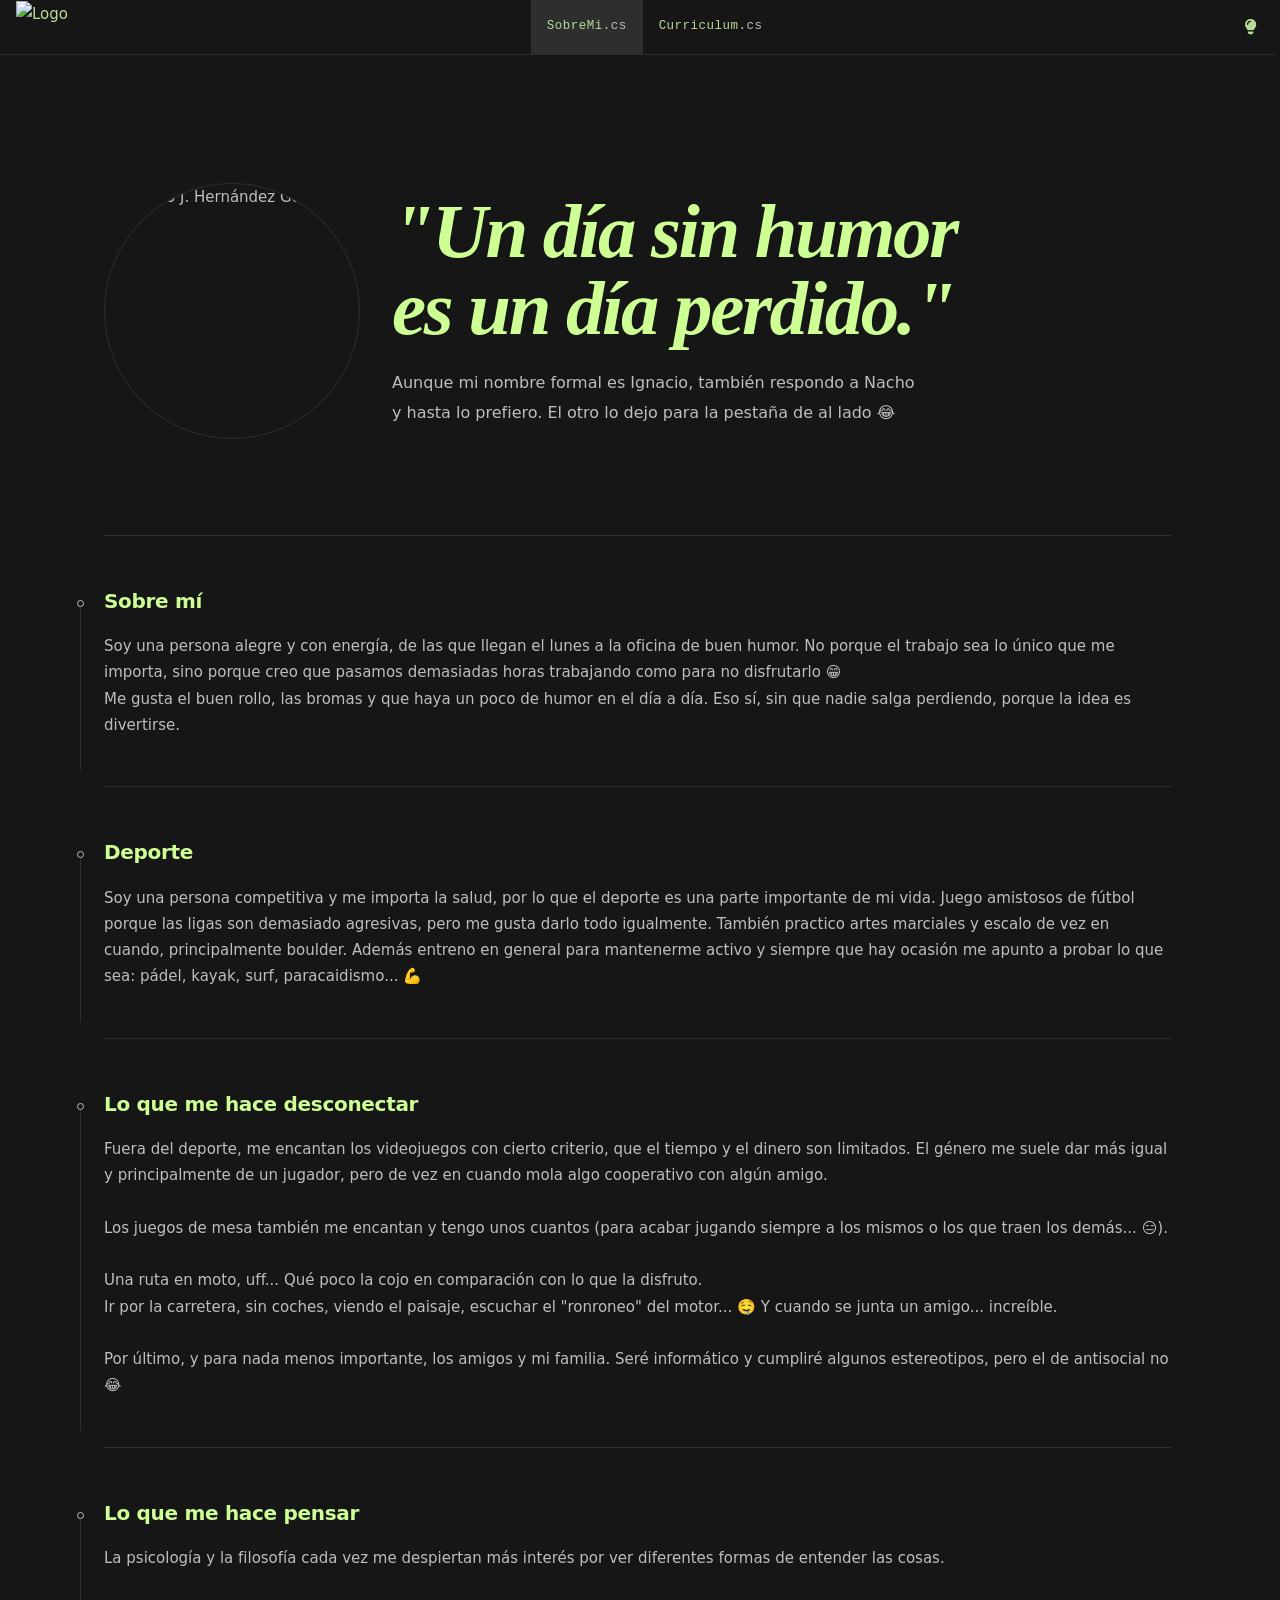
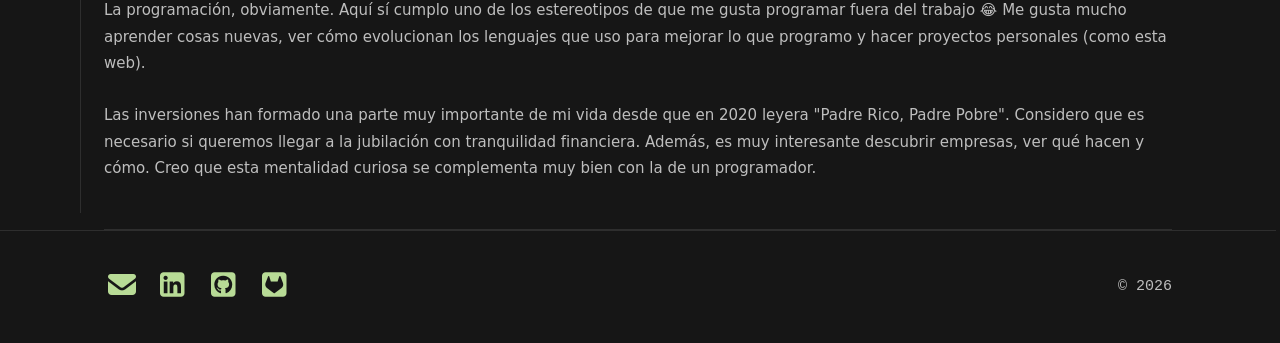
==== commit 26e9a1a7: "Logo en el header y revisión de textos." ====
--- a/index.html
+++ b/index.html
@@ -106,13 +106,18 @@
       display: flex;
       align-items: center;
       justify-content: center;
+      padding: 0 1rem;
       
       & > div {
         width: 100%;
-        max-width: var(--max);
         display: flex;
         align-items: center;
         justify-content: space-between;
+
+        & > .logo {
+          height: 3.5em;
+          width: auto;
+        }
         
         & > nav {
           display: flex;
@@ -145,10 +150,6 @@
           display: flex;
           align-items: center;
           gap: 1rem;
-
-          & > * {
-            padding: 1rem;
-          }
         }
       }
     }
@@ -411,7 +412,7 @@
         }
       }
     }
-    
+
     @media (max-width: 680px) {
       header {
         height: auto;
@@ -467,6 +468,7 @@
 
   <header>
     <div>
+      <img src="imgs/logo-1-no-bg-2_1.webp" alt="Logo" class="logo">
       <nav>
         <span data-main-content="about" class="active">SobreMi<em>.cs</em></span>
         <span data-main-content="cv">Curriculum<em>.cs</em></span>
@@ -512,7 +514,8 @@
         <article>
           <h2>Deporte</h2>
           <p>
-            El deporte es una parte importante de mi vida. Juego al fútbol de forma amistosa, pero me gusta darlo todo. 
+            Soy una persona competitiva y me importa la salud, por lo que el deporte es una parte importante de mi vida. 
+            Juego amistosos de fútbol porque las ligas son demasiado agresivas, pero me gusta darlo todo igualmente.
             También practico artes marciales y escalo de vez en cuando, principalmente boulder. Además entreno en general para mantenerme activo 
             y siempre que hay ocasión me apunto a probar lo que sea: pádel, kayak, surf, paracaidismo... 💪
           </p>
@@ -535,7 +538,7 @@
           <p>
             La psicología y la filosofía cada vez me despiertan más interés por ver diferentes formas de entender las cosas.
             <br><br>La programación, obviamente. Aquí sí cumplo uno de los estereotipos de que me gusta programar fuera del trabajo 😂
-            Me gusta mucho aprender cosas nuevas, ver cómo evolucionan los lenguajes que uso para mejorar lo que programo y hacer proyectos personales.
+            Me gusta mucho aprender cosas nuevas, ver cómo evolucionan los lenguajes que uso para mejorar lo que programo y hacer proyectos personales (como esta web).
             <br><br>Las inversiones han formado una parte muy importante de mi vida desde que en 2020 leyera "Padre Rico, Padre Pobre".
             Considero que es necesario si queremos llegar a la jubilación con tranquilidad financiera. Además, es muy interesante descubrir empresas, ver qué hacen y cómo. 
             Creo que esta mentalidad curiosa se complementa muy bien con la de un programador.
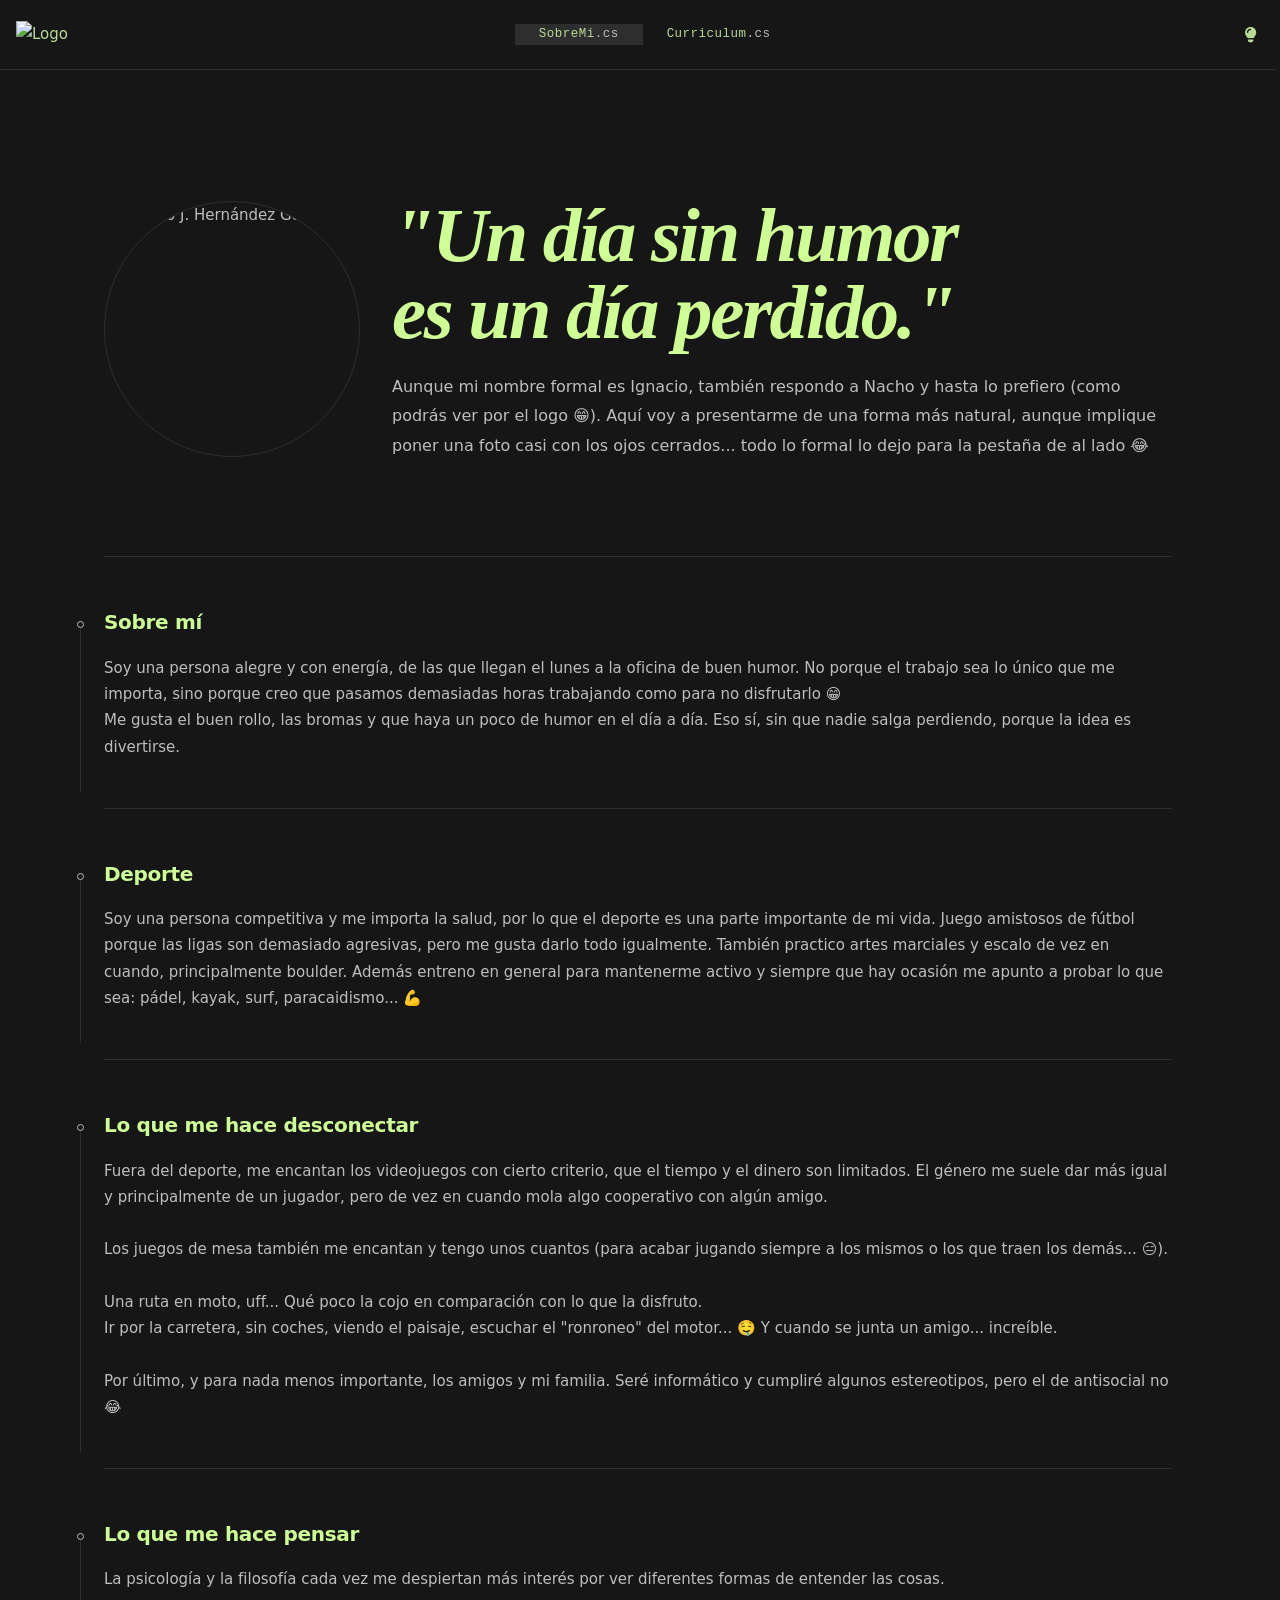
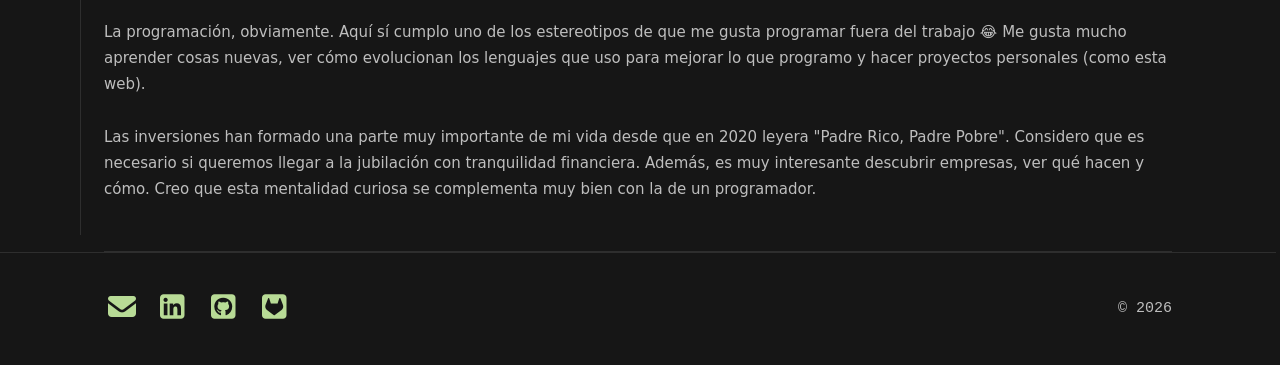
==== commit 83049c8f: "Revisión de header y logo." ====
--- a/index.html
+++ b/index.html
@@ -3,7 +3,7 @@
 <head>
   <meta charset="UTF-8" />
   <meta name="viewport" content="width=device-width, initial-scale=1.0" />
-  <meta name="description" content="Currículum de Ignacio J. Hernández Gómez, desarrollador .NET Backend especializado en clean code, arquitectura de software, CSS moderno y finanzas. Experiencia en Gnarum, Gesternova, El Club de Inversión y más." />
+  <meta name="description" content="Página personal de Ignacio Hernández. Aquí podrás encontrar información personal sobre mí y mi CV." />
   <title>Ignacio</title>
   <link rel="icon" href="imgs/logo-1-no-bg-2_1.webp" />
   <!-- https://fontawesome.com/search?ic=free-collection -->
@@ -62,7 +62,7 @@
       line-height: 1.75;
       overflow-x: hidden;
       display: grid;
-      grid-template-rows: auto 1fr auto;
+      grid-template-rows: clamp(50px, 10vw, 70px) 1fr auto;
       grid-template-areas: 
       "header"
       "main"
@@ -105,52 +105,51 @@
       color: var(--accent);
       display: flex;
       align-items: center;
-      justify-content: center;
+      justify-content: space-between;
       padding: 0 1rem;
+      width: 100%;
       
-      & > div {
-        width: 100%;
+      & > .logo {
+        height: stretch;
+        width: auto;
+      }
+      
+      & > nav {
         display: flex;
         align-items: center;
-        justify-content: space-between;
-
-        & > .logo {
-          height: 3.5em;
-          width: auto;
-        }
-        
-        & > nav {
-          display: flex;
-
-          & > span {
-            padding: 1rem;
-            font-family: var(--mono);
-            font-size: .78rem;
-            letter-spacing: .04em;
-            cursor: pointer;
-            transition: background .2s;
-
-            & > em {
-              color: var(--muted);
-              font-style: normal;
-            }
-
-            &:hover {
-              background-color: var(--border);
-              text-decoration: underline;
-            }
-
-            &.active {
-              background-color: var(--border);
-            }
-          }
-        }
-
-        & > .actions {
+        height: stretch;
+
+        & > span {
+          padding: 0 1.5rem;
+          height: stretch;
           display: flex;
           align-items: center;
-          gap: 1rem;
-        }
+          font-family: var(--mono);
+          font-size: .78rem;
+          letter-spacing: .04em;
+          cursor: pointer;
+          transition: background .2s;
+
+          & > em {
+            color: var(--muted);
+            font-style: normal;
+          }
+
+          &:hover {
+            background-color: var(--border);
+            text-decoration: underline;
+          }
+
+          &.active {
+            background-color: var(--border);
+          }
+        }
+      }
+
+      & > .actions {
+        display: flex;
+        align-items: center;
+        gap: 1rem;
       }
     }
 
@@ -467,22 +466,20 @@
 <body class="dark">
 
   <header>
-    <div>
-      <img src="imgs/logo-1-no-bg-2_1.webp" alt="Logo" class="logo">
-      <nav>
-        <span data-main-content="about" class="active">SobreMi<em>.cs</em></span>
-        <span data-main-content="cv">Curriculum<em>.cs</em></span>
-      </nav>
-
-      <div class="actions">
-        <div>
-          <input type="checkbox" checked id="theme-selector" style="display: none;" />
-          <label for="theme-selector" id="theme-selector-label" aria-label="Cambiar tema">
-            <i class="icon-day fa-solid fa-lightbulb"></i>
-            <i class="icon-night fa-regular fa-lightbulb"></i>
-            <!-- <i class="icon-night fa-solid fa-moon"></i> -->
-          </label>
-        </div>
+    <img src="imgs/logo-1-no-bg-2_1.webp" alt="Logo" class="logo">
+    <nav>
+      <span data-main-content="about" class="active">SobreMi<em>.cs</em></span>
+      <span data-main-content="cv">Curriculum<em>.cs</em></span>
+    </nav>
+
+    <div class="actions">
+      <div>
+        <input type="checkbox" checked id="theme-selector" style="display: none;" />
+        <label for="theme-selector" id="theme-selector-label" aria-label="Cambiar tema">
+          <i class="icon-day fa-solid fa-lightbulb"></i>
+          <i class="icon-night fa-regular fa-lightbulb"></i>
+          <!-- <i class="icon-night fa-solid fa-moon"></i> -->
+        </label>
       </div>
     </div>
   </header>
@@ -495,7 +492,8 @@
         <div>
           <h1 class="quote">"Un día sin humor es un día perdido."</h1>
           <p>
-            Aunque mi nombre formal es Ignacio, también respondo a Nacho y hasta lo prefiero. El otro lo dejo para la pestaña de al lado 😂
+            Aunque mi nombre formal es Ignacio, también respondo a Nacho y hasta lo prefiero (como podrás ver por el logo 😁).
+            Aquí voy a presentarme de una forma más natural, aunque implique poner una foto casi con los ojos cerrados... todo lo formal lo dejo para la pestaña de al lado 😂
           </p>
         </div>
       </section>
@@ -692,7 +690,7 @@
     <div>
       <div class="personal-data">
         <span>
-          <a href="mailto:ignaciojhergomez@gmail.com" aria-label="Envíame un correo."><i class="fa-solid fa-envelope"></i></a>
+          <a href="mailto:ignaciohg32@gmail.com" aria-label="Envíame un correo."><i class="fa-solid fa-envelope"></i></a>
         </span>
         <span>
           <a href="https://linkedin.com/in/ignacio-javier-hernandez-gomez/" target="_blank" aria-label="Visita mi perfil de LinkedIn."><i class="fa-brands fa-square-linkedin"></i></a>
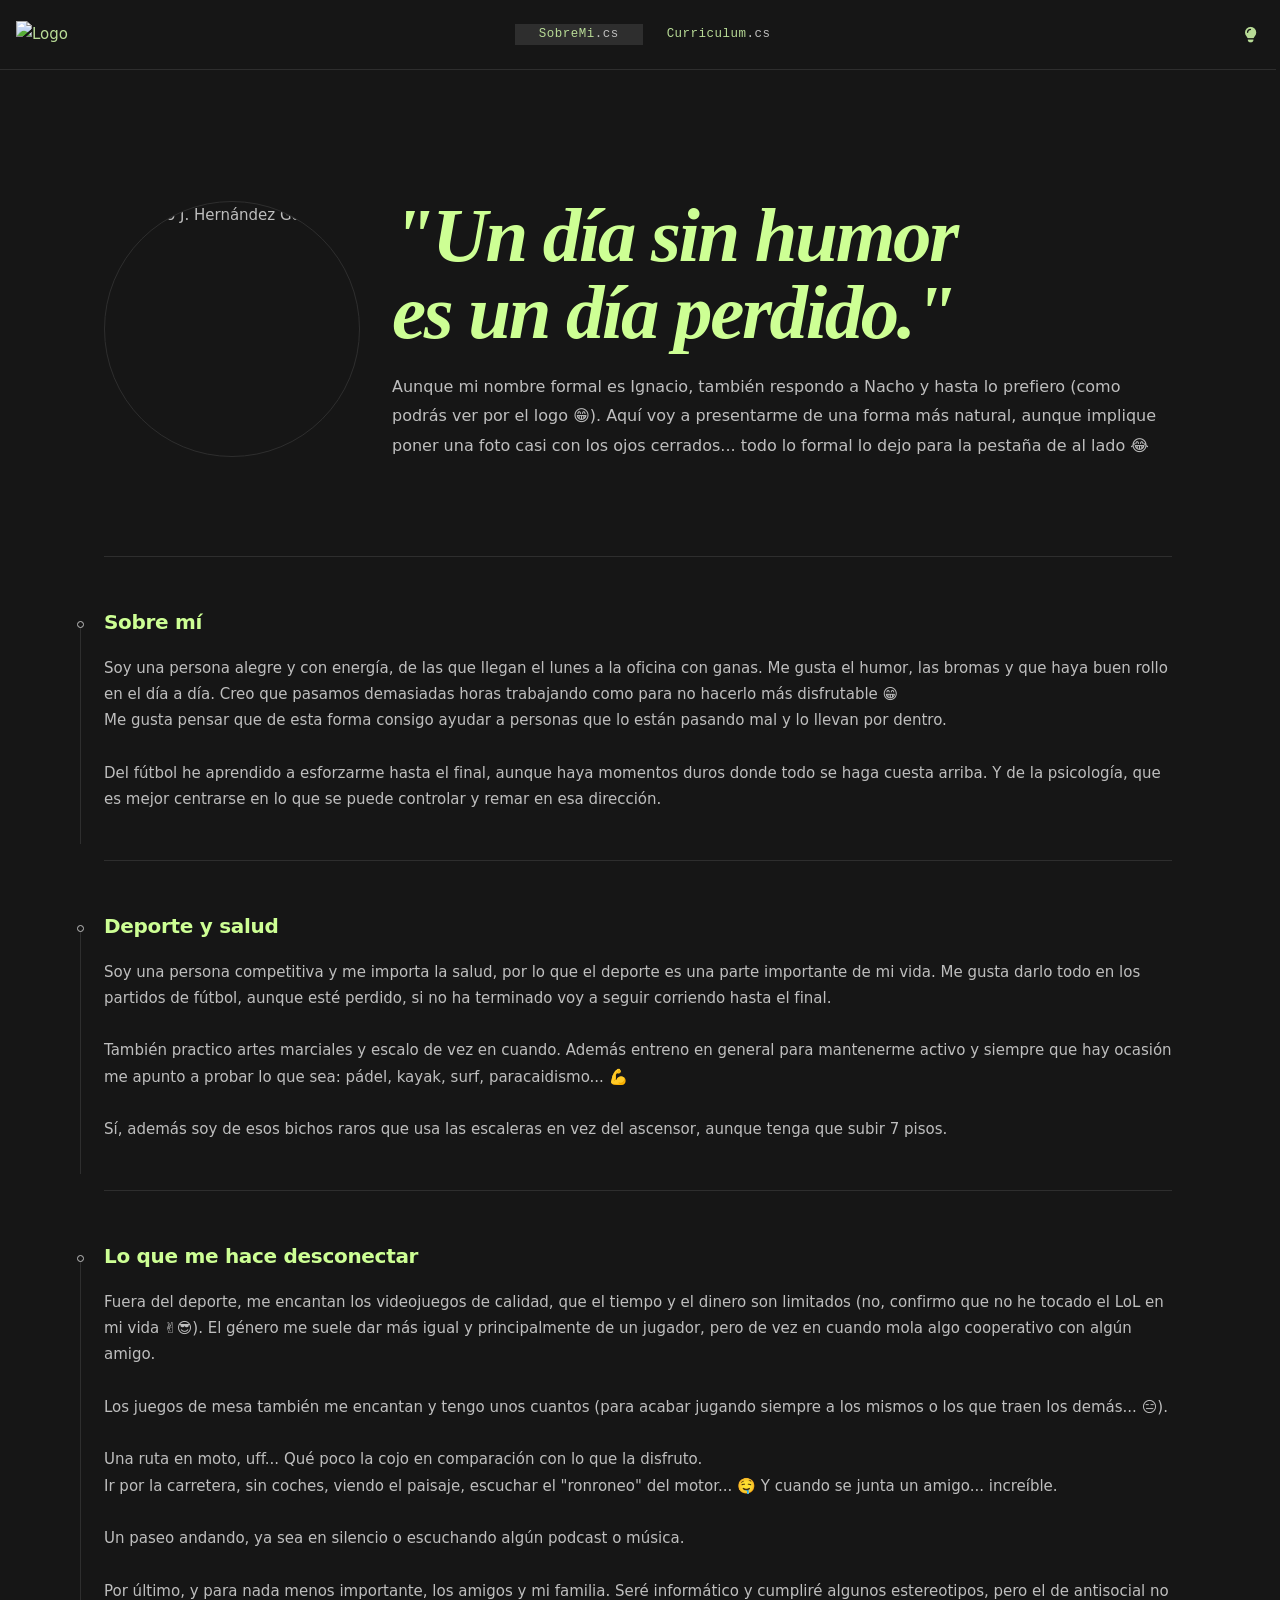
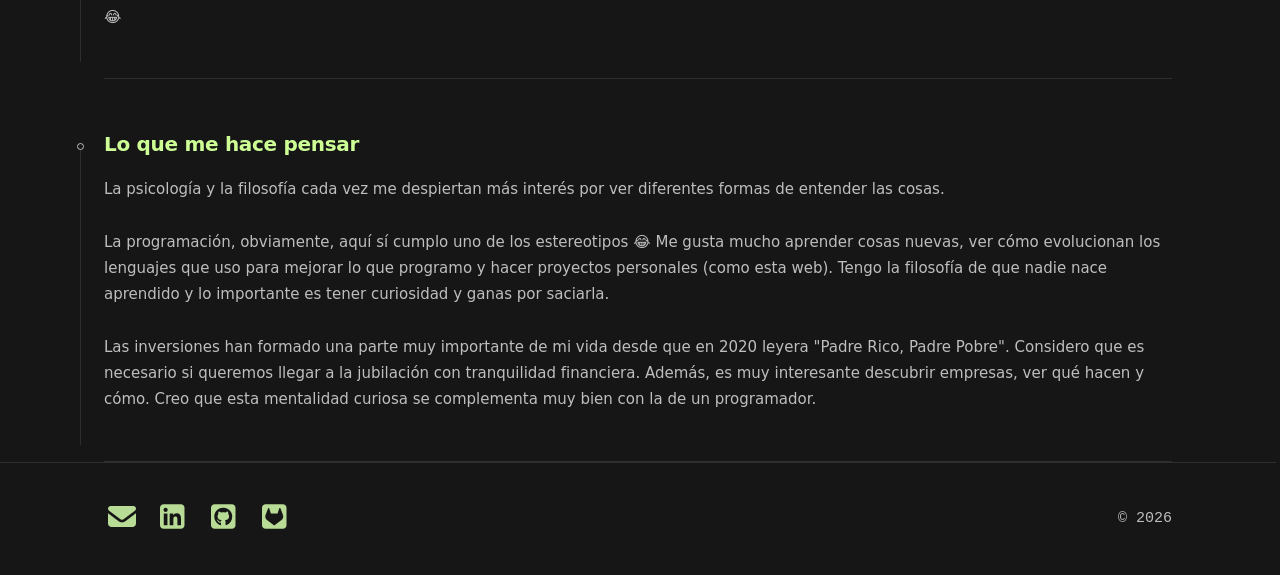
==== commit ab57d21b: "Revisados los textos a conciencia para completar el cv." ====
--- a/index.html
+++ b/index.html
@@ -128,7 +128,7 @@
           font-size: .78rem;
           letter-spacing: .04em;
           cursor: pointer;
-          transition: background .2s;
+          transition: background-color .2s;
 
           & > em {
             color: var(--muted);
@@ -212,6 +212,10 @@
       &.visible {
         opacity: 1;
         transform: translateY(0);
+      }
+
+      & ul {
+        padding: var(--pad);
       }
     }
 
@@ -502,31 +506,34 @@
         <article>
           <h2>Sobre mí</h2>
           <p>
-            Soy una persona alegre y con energía, de las que llegan el lunes a la oficina de buen humor.
-            No porque el trabajo sea lo único que me importa, sino porque creo que pasamos demasiadas horas trabajando como para no disfrutarlo 😁
-            <br>Me gusta el buen rollo, las bromas y que haya un poco de humor en el día a día. 
-            Eso sí, sin que nadie salga perdiendo, porque la idea es divertirse.
+            Soy una persona alegre y con energía, de las que llegan el lunes a la oficina con ganas.
+            Me gusta el humor, las bromas y que haya buen rollo en el día a día. Creo que pasamos demasiadas horas trabajando como para no hacerlo más disfrutable 😁
+            <br>Me gusta pensar que de esta forma consigo ayudar a personas que lo están pasando mal y lo llevan por dentro.
+            <br><br>Del fútbol he aprendido a esforzarme hasta el final, aunque haya momentos duros donde todo se haga cuesta arriba. Y de la psicología, que es mejor
+            centrarse en lo que se puede controlar y remar en esa dirección.
           </p>
         </article>
 
         <article>
-          <h2>Deporte</h2>
+          <h2>Deporte y salud</h2>
           <p>
             Soy una persona competitiva y me importa la salud, por lo que el deporte es una parte importante de mi vida. 
-            Juego amistosos de fútbol porque las ligas son demasiado agresivas, pero me gusta darlo todo igualmente.
-            También practico artes marciales y escalo de vez en cuando, principalmente boulder. Además entreno en general para mantenerme activo 
+            Me gusta darlo todo en los partidos de fútbol, aunque esté perdido, si no ha terminado voy a seguir corriendo hasta el final.
+            <br><br>También practico artes marciales y escalo de vez en cuando. Además entreno en general para mantenerme activo 
             y siempre que hay ocasión me apunto a probar lo que sea: pádel, kayak, surf, paracaidismo... 💪
+            <br><br>Sí, además soy de esos bichos raros que usa las escaleras en vez del ascensor, aunque tenga que subir 7 pisos.
           </p>
         </article>
 
         <article>
           <h2>Lo que me hace desconectar</h2>
           <p>
-            Fuera del deporte, me encantan los videojuegos con cierto criterio, que el tiempo y el dinero son limitados.
+            Fuera del deporte, me encantan los videojuegos de calidad, que el tiempo y el dinero son limitados (no, confirmo que no he tocado el LoL en mi vida ✌😎).
             El género me suele dar más igual y principalmente de un jugador, pero de vez en cuando mola algo cooperativo con algún amigo. 
             <br><br>Los juegos de mesa también me encantan y tengo unos cuantos (para acabar jugando siempre a los mismos o los que traen los demás... 😑).
             <br><br>Una ruta en moto, uff... Qué poco la cojo en comparación con lo que la disfruto. 
             <br>Ir por la carretera, sin coches, viendo el paisaje, escuchar el "ronroneo" del motor... 🤤 Y cuando se junta un amigo... increíble.
+            <br><br>Un paseo andando, ya sea en silencio o escuchando algún podcast o música.
             <br><br>Por último, y para nada menos importante, los amigos y mi familia. Seré informático y cumpliré algunos estereotipos, pero el de antisocial no 😂
           </p>
         </article>
@@ -535,8 +542,9 @@
           <h2>Lo que me hace pensar</h2>
           <p>
             La psicología y la filosofía cada vez me despiertan más interés por ver diferentes formas de entender las cosas.
-            <br><br>La programación, obviamente. Aquí sí cumplo uno de los estereotipos de que me gusta programar fuera del trabajo 😂
+            <br><br>La programación, obviamente, aquí sí cumplo uno de los estereotipos 😂
             Me gusta mucho aprender cosas nuevas, ver cómo evolucionan los lenguajes que uso para mejorar lo que programo y hacer proyectos personales (como esta web).
+            Tengo la filosofía de que nadie nace aprendido y lo importante es tener curiosidad y ganas por saciarla.
             <br><br>Las inversiones han formado una parte muy importante de mi vida desde que en 2020 leyera "Padre Rico, Padre Pobre".
             Considero que es necesario si queremos llegar a la jubilación con tranquilidad financiera. Además, es muy interesante descubrir empresas, ver qué hacen y cómo. 
             Creo que esta mentalidad curiosa se complementa muy bien con la de un programador.
@@ -555,18 +563,60 @@
             Desarrollador .NET Backend apasionado por el <strong>código limpio</strong>, la arquitectura bien organizada y, últimamente,
             por lo que el <strong>CSS moderno</strong> permite hacer sin frameworks.
             <br>También he pasado por el fascinante mundo de la <strong>educación financiera</strong> y las <strong>inversiones</strong>.
+            <br>Mi objetivo es ser un <strong>artesano del software</strong>.
           </p>
           <div class="skills">
             <span>C#</span>
-            <span>.NET Core</span>
-            <span>Clean Code</span>
+            <span>.NET</span>
             <span>CSS moderno</span>
+            <span>Fullstack</span>
             <span>Finanzas e inversiones</span>
           </div>
         </div>
       </section>
 
       <section id="history">
+        <article>
+          <div class="timeline">
+            <span class="dates">Enero 2026 — Actualidad</span>
+            <span class="roles">Autodidacta</span>
+          </div>
+          <div class="company">
+            <h2>Tiempo sabático</h2>
+            <p>
+              Tras ver que El Club de Inversión no era mi sitio para crecer como programador por no poder desarollar ese SaaS estratégico y porque la falta de trato con las personas me pasaba factura, 
+              decidí dejarlo para no retrasarles con sus proyectos y tomarme unas semanas tranquilas.
+              <br><br>Hay personas que descubren su vocación pronto, pero los que no, tenemos que dedicar los primeros años de carrera profesional a equivocarnos, aprender de los errores, 
+              probar cosas distintas y así poder descubrir nuestro camino.
+              <br>Esta etapa la estoy aprovechando para hacer reflexión de estos primeros años. Poner un poco de pausa y aprovechar el tiempo para aprender todas esas cosas que 
+              se van acumulando en la lista de pendientes como Angular, Docker, Kubernetes, Azure... 
+              <br>Tengo ganas de encontrar ese trabajo donde me sienta realizado y tranquilo, sin cambios frecuentes de trabajo. 
+              Para así tener esa estabilidad sobre la cual seguir construyendo mi vida laboral, pero también la personal.
+              <br><br>Por ahora llevo:
+              <ul>
+                <li>
+                  Esta <a href="https://github.com/ignacio-h/cv" target="_blank" aria-label="Repositorio de mi página web personal.">página web</a>.
+                </li>
+                <li>
+                  Mi primer proyecto con <a href="https://github.com/ignacio-h/angular-test" target="_blank" aria-label="Repositorio del primer proyecto con Angular.">Angular 21</a>
+                  donde he aprendido las bases sobre componentes, servicios, RxJS, signals y rutas.
+                  Está en camino otro proyecto con Angular para profundizar más en formularios, HttpInterceptors, EventEmitter, Content Projection, testing...
+                </li>
+                <li>
+                  Las bases de Docker con intención de seguir con Kubernetes para tener una visión completa.
+                </li>
+              </ul>
+              Estoy descubriendo que la IA es una gran aliada si la sabes utilizar y me está encantando aprender sobre todas estas cosas que hasta hace poco no sabía nada. 
+              Principalmente estoy usando Calude por su gran puntuación en benchmarks de programación.
+            </p>
+            <div class="skills">
+              <span>CSS moderno</span>
+              <span>Angular</span>
+              <span>Docker</span>
+            </div>
+          </div>
+        </article>
+
         <article>
           <div class="timeline">
             <span class="dates">Julio 2024 — Diciembre 2025</span>
@@ -574,18 +624,53 @@
           </div>
           <div class="company">
             <h2>El Club de Inversión</h2>
-            <p class="entry-description">
-            Aunque fue un salto que no terminó saliendo como esperaba, esta etapa fue una experiencia radicalmente diferente a lo que venía haciendo y muy gratificante.
-            <br>Me centré principalmente en desarrollar las <a href="https://www.elclubdeinversion.com/calculadoras-financieras/" target="_blank" aria-label="Visita la página de calculadoras financieras programadas por mí.">calculadoras financieras</a> 
-            como plugins de WordPress, prestar soporte a los alumnos de los cursos sobre dudas relacionadas con los cursos de la empresa, ayudar en las tareas que fueran 
-            necesarias en los eventos presenciales o la gestión de una cartera prototipo orientada a dividendos para enseñar a los alumnos cómo hacer un seguimiento de cartera, 
-            reforzar posiciones y dar entrada o salida a acciones.
+            <p>
+              Cuando se me presentó la oportunidad de trabajar aquí, lo sentí como una de esas oportunidades que tienes que probar o te quedarás con la espina siempre.
+              <br>Fue un salto un poco al vacío porque implicaba salir de mi zona de confort, hacerme autónomo y darle algo más de foco a la docencia sobre finanzas e inversiones que a la programación.
+              Pero no quería dejar a mis compañeros de Gnarum y, como hice en Gesternova, les avisé también con dos meses de antelación para dar tiempo a cerrar las tareas y proyectos en los que estaba involucrado.
+              <br><br>Me centré principalmente en: 
+              <ul>
+                <li>
+                  Desarrollar las <a href="https://www.elclubdeinversion.com/calculadoras-financieras/" target="_blank" aria-label="Visita la página de calculadoras financieras programadas por mí.">calculadoras financieras</a> 
+                  como plugins de WordPress. Aunque PHP no sea mi lenguaje favorito, disfruté muchísimo llevarlas a cabo y ver cómo aumentaban las visitas y retención en el blog.
+                  Teníamos el objetivo de desarrollar calculadoras financieras más completas que las de la competencia. Para esto hubo que estudiar los principales resultados de búsqueda de Google, entender lo que hacían esas calculadoras
+                  y darle una vuelta para ofrecer más y mejor, tanto a nivel de funcionalidad como de UX para que las personas pudieran entender los resultados y sacarles el máximo partido.
+                </li>
+                <li>
+                  Diseñé el servidor de la comunidad de Discord. Fue una tarea que me gustó bastante porque siempre me ha gustado jugar con el diseño de roles y permisos, y Discord para esto da mucho juego.
+                </li>
+                <li>
+                  Prestar soporte a los alumnos de los cursos sobre dudas relacionadas con los cursos de la empresa. Tanto por correo como por Discord. Ésta fue la primera tarea diferente a la programación y, 
+                  aunque no era mi tarea favorita, la gratificación de ayudar a los alumnos con sus dudas y ver su progreso era increíble.
+                  Además, me ayudó a mejorar mis habilidades de comunicación y a entender mejor las necesidades de los usuarios.
+                </li>
+                <li>
+                  Hacer el seguimiento de la cartera de dividendos. Además de los cursos, El Club de Inversión ofrece una membresía llamada El Club de Dividendos que ofrece una cartera de acciones orientada a dividendos.
+                  Para cada empresa hay un análisis y cada mes se detallan las principales noticias relacionadas con las empresas de la cartera, si se añadía una nueva empresa o si, por el contrario, se quitaba alguna.
+                  Yo me encargaba de hacer ese seguimiento de noticias, revisar que los fundamentales seguían siendo buenos y, si no, tomar la decisión de darle salida y, por último, de buscar nuevas empresas para tener siempre
+                  una cartera de entre 20 y 25 empresas.
+                </li>
+                <li>
+                  Diseñar un SaaS del que no puedo comentar nada por ahora. Éste era el proyecto estrella que más me atraía, lamentablemente el resto de tareas me impedían dedicarle el tiempo que requería 
+                  y apenas pude pasar de un boceto del modelo de datos antes de que se decidiera externalizar para poder avanzar.
+                </li>
+                <li>
+                  Por último, también ayudaba con tareas que surgieran como actualizar contenidos del temario o ayudar con la organización de los eventos presenciales.
+                </li>
+              </ul>
+              De esta experiencia me quedo con los compañeros con los que trabajé. Aunque fue todo en remoto y nos veíamos en los cuatro eventos presenciales que había al año, se formó un grupo muy bueno y me llevo grandes amigos de esta etapa.
             </p>
             <div class="skills">
               <span>PHP</span>
+              <span>JavaScript</span>
+              <span>CSS</span>
+              <span>HTML</span>
               <span>WordPress</span>
+              <span>GIT</span>
               <span>Discord</span>
               <span>Inversiones</span>
+              <span>Google Sheets</span>
+              <span>IA</span>
             </div>
           </div>
         </article>
@@ -597,20 +682,61 @@
           </div>
           <div class="company">
             <h2>Gnarum</h2>
-            <p class="entry-description">
-            Debido a un cambio en mi familia, necesitaba un trabajo que me permitiera seguir con mis planes económicos a la vez que ayudaba más en casa.
-            <br>En Gnarum me centré más en .NET Framework en vez de .NET Core, además de que cambié SQL Server por SAP. 
-            Además, tuve un compañero al que puedo llamar mentor y que me enseñó muchísimo sobre buenas prácticas, arquitectura y clean code. Esto ha sido lo que más 
-            me ha marcado de esta etapa.
-            <br>Entre mis mayores logros aquí, ayudé a mejorar las principales webs tanto por hacer nuevas funcionalidades como por refactorizaciones 
-            siguiendo estas enseñanzas de mi compañero, siendo el refactor más importante el del cambio de resolución horaria a cuartohoraria que entró en 
-            vigor en diferentes partes de Europa a lo largo de 2025.
+            <p>
+              Debido a un cambio en mi familia, necesitaba un trabajo que me permitiera seguir con mis planes económicos a la vez que ayudaba más en casa económicamente. Como en Gesternova
+              no podían hacerme esa revisión salarial, avisé con dos meses de antelación para poder ayudarles lo máximo posible con mi marcha y entré en Gnarum.
+              <br><br>Mis principales tareas fueron:
+              <ul>
+                <li>
+                  Desarrollar una vista para administradores de estados de envío de previsiones a los clientes. Era una vista crucial para la web de Forecast, una de las más importantes de Gnarum, ya que la operativa de 
+                  los clientes depende de que las previsiones de generación de energía les llegue bien y a tiempo. Gracias a esta vista se podía ver qué envíos habían ido bien, cuáles habían tenido algún problema
+                  y cuáles habían fallado y por qué.
+                  <br>A partir de esta vista fuimos capaces de encontrar bugs y fallos de diseño que pudimos refactorizar para mejorar la fiablidad del envío de previsiones.
+                </li>
+                <li>
+                  Cambio visual de la web de Forcast. Fue una tarea que disfruté bastante porque me permitió dejar atrás el diseño anticuado que tenía y poner en práctica mejores prácticas de CSS. 
+                  También aproveché para añadir algunas ideas mías para mejorar cómo mostrar algunos datos con un sistema de pestañas para vistas con varias secciones.
+                  <br>Esta revisión también incluyo una refactorización de las vistas de informes que contenían una gráfica y una serie de KPIs. Estos KPIs eran muy poco eficientes y, gracias a un buen uso 
+                  de JavaScript, conseguí que se calcularan de forma inmediata en vez de tardar varios segundos.
+                </li>
+                <li>
+                  Otro de los mayores cambios de identidad de Forecast fue el llamado "black box". Hasta entonces los clientes podían elegir entre una serie de algoritmos, tanto internos como de proveedores
+                  externos, para los envíos de las predicciones. 
+                  Como esto no debía ser responsabilidad suya, esta tarea consistió en crear una capa intermedia de proveedores, 
+                  que era lo que pasarían a ver y elegir los usuarios, y ya no serían conscientes de qué algoritmos subyacían realmente.
+                  Esto implicó un cambio estructural total, desde la base de datos, pasando por los servicios del backend, hasta el frontend. Fue un cambio muy delicado, pero que salió bastante bien.
+                </li>
+                <li>
+                  La web más importante por delante de Forecast era Trade. Con ella los clientes podían operar su energía y hacer las diferentes comunicaciones con OMIE y Red Eléctrica. Aquí apoyé de forma 
+                  destacada en la migración de la resolución horaria a cuartohoraria. Esta tarea fue titánica porque implicó deshacer la primera idea que ya estaba muy avanzada y empezar 
+                  a adoptar una mentalidad de "multirresolución" para no adaptarnos a una o dos resoluciones concretas, sino tener la versatilidad de poder trabajar con cualquier resolución en el futuro.
+                  <br>Esta tarea ha sido una de las más importantes en mi carrera porque supuso un cambio de mentalidad por mi parte para pasar de alguien a quien le dicen qué tareas tiene que hacer a 
+                  alguien que cogió la responsabilidad de advertir que el camino que se estaba tomando no era bueno y ofrecer esta alternativa "multirresolución" y que mis compañeros la adoptaran también.
+                </li>
+                <li>
+                  A lo largo de estos dos años y medio tuve bastantes tareas menores, pero destacaría la capacidad de refactorización que tuve que llevar a cabo de mucho código legacy. 
+                  Aunque estas tareas llevan consigo una primera fase frustrante de lograr entenderlo, una vez que lo hacía me encantaba poder rehacerlo todo aplicando buenas prácticas, 
+                  usando generadores, value objects, reduciendo mutabilidad, creando objetos más semánticos... A veces estaba muy acotado en qué podía cambiar y otras podía darle un lavado de cara
+                  completo a un servicio entero, desde el front hasta el backend. Pero siempre conseguía mejorar la calidad del código, la eficiencia, su velocidad y su mantenibilidad.
+                  <br>De estas tareas destaco una idea que me dieron de usar structs para las unidades de energía y potencia y, en cuanto lo apliqué, todo era muchísimo más sencillo gracias a las operaciones
+                  implícitas entre kWh y MWh. Esto sentó las bases para luego acompañar a la "multirresolución" para que también fuera todo "multiunidad" y, por tanto, mucho más flexible y escalable.
+                </li>
+              </ul>
+              Podría resumir esta etapa como que fui el que resolvía los problemas que otros compañeros no podían.
+              <br>Aquí también tuve la suerte de trabajar con personas increíbles, pero lo que más destacaría es que conocí a un compañero al que puedo llamar mentor y que me enseñó muchísimo 
+              sobre buenas prácticas, arquitectura, clean code y pensar fuera de la caja. Gracias a él aprendí muchísimo y es por lo que acabé haciendo tantas tareas de refactorización, para poder poner en práctica 
+              todo lo que me iba enseñando. Desde el principio me encantó su filosfía pragmática, que no le daba miedo ir en contra de lo que el mercado decía y el que me ha hecho querer ser un artesano del software.
             </p>
             <div class="skills">
               <span>C#</span>
+              <span>CSS</span>
+              <span>JavaScript</span>
+              <span>HTML</span>
               <span>.NET Framework</span>
               <span>SAP</span>
               <span>Clean Code</span>
+              <span>SOLID</span>
+              <span>GIT</span>
             </div>
           </div>
         </article>
@@ -622,19 +748,48 @@
           </div>
           <div class="company">
             <h2>Gesternova</h2>
-            <p class="entry-description">
-            Entré en Gesternova tras ver que el proyecto en el que estaba en el IIC se estancaba y yo no encontraba puertas para seguir creciendo.
-            Aquí empecé mi carrera en .NET y pude aprender bastante gracias a los fantásticos compañeros y jefe que tuve.
-            <br>Aunque empecé con diferentes tareas en diferentes proyectos, en seguida me quedé con la calculadora residencial de instalaciones fotovoltaicas 
-            y su complejo algoritmo de optimización de paneles. Esto acabó escalando en la creación de una calculadora industrial mucho más detallada y la creación 
-            de un CRM interno y adaptado a las necesidades de la empresa. Además, también colaboré en el acuerdo con IKEA para la instalación de paneles en España y Portugal.
-            <br>Aunque en el resto de trabajos los compañeros también han sido geniales y me he llevado buenos amigos, 
-            quiero destacar que el grupo que se formó aquí fue excepcional.
+            <p>
+              Entré en Gesternova tras ver que el proyecto en el que estaba en el IIC se estancaba y yo no encontraba puertas para seguir creciendo.
+              <br>Aquí empecé mi carrera en .NET y aunque al principio tuve diferentes tareas, enseguida me quedé con el proyecto de la 
+              <a href="https://contigoenergia.com/calculadora-autoconsumo-solar/" target="_blank" aria-label="Calculadora residencial de instalaciones fotovoltaicas.">calculadora residencial</a> de instalaciones fotovoltaicas.
+              Este proyecto encajó muy bien conmigo porque su complejo algoritmo de optimización de paneles era un reto para mi experiencia matemática y fue muy interesante entender cómo funcionaba.
+              Además de que me permitió mejorar mis conocimientos de .NET al ser un proyecto sencillo, pero establecido y con mucho potencial por delante.
+              <br><br>Mis tareas más destacadas fueron:
+              <ul>
+                <li>
+                  Integrar la calculadora con un CRM externo usando su API para dar de alta los <i>leads</i> y que el equipo comercial pudiera hacer el seguimiento de las personas que solicitaban el estudio. 
+                  Era la primera vez que hacía una integración de este estilo y, aunque al principio fue algo tedioso, me gustó mucho aprender a leer la documentación, trastear, hacer pruebas y ver al final los resultados.
+                </li>
+                <li>
+                  Creación de una calculadora industrial de uso interno. Esta calculadora tenía muchísimas funcionalidades adicionales para hacer las simulaciones mucho más precisas que las residenciales. 
+                  Fue una tarea muy completa porque implicó crear un nuevo formulario totalmente diferente, aprender a usar la api de mapas para dibujar las zonas instalables y actualizar el algoritmo
+                  para ser más preciso.
+                </li>
+                <li>
+                  Crear un CRM interno. Como el otro CRM se estaba quedando muy corto para las necesidades de la empresa, decidimos aprovechar la infraestructura del CRM de Gesternova para poder crear uno nuevo
+                  totalmente personalizado. Esto implicó tener mucho cuidado con la migración del anterior al nuevo, pero acabó haciéndose sin problemas. Además, a nivel personal siempre me han gustado 
+                  los roles y permisos, por lo que diseñar cómo iba a funcionar en nuestro CRM fue tan divertido como ilusionante.
+                </li>
+                <li>
+                  Colaborar con IKEA para la comercialización de instalaciones residenciales en España y Portugal. Además de toda la parte de programación y adaptar el backend para diferenciar unas ofertas de otras,
+                  también participé en las reuniones con personas de diferentes países para entender cómo sería esta colaboración y, por tanto, hacer esas adaptaciones tanto en las calculadoras, como en su gestión 
+                  en el CRM. Fue un buen reto que me permitió salir de la zona de confort para asistir a esas reuniones en inglés.
+                </li>
+              </ul>
+              Trabajar en Gesternova fue una experiencia increíble a nivel de conocimiento gracias también a las diferentes formaciones que fuimos haciendo, como la de AWS; charlas con expertos, o las 
+              charlas internas para incentivar aprender cosas nuevas y compartirlas con los compañeros.
+              <br><br>También me siento agradedcido por el jefe que tuve, que me dio confianza desde el principio y me apoyó en mi decisión de marcharme. A día de hoy sigo en contacto con él ya como amigos.
+              <br>Pero si tuviera que destacar una única cosa, incluso por encima de todo lo que aprendí y relacionado con lo anterior, es el grupo que se formó en mi departamento.
+              En todos los trabajos he conocido gente increíble, pero la química de este grupo ha ido más allá y a día de hoy seguimos haciendo planes y viajes.
             </p>
             <div class="skills">
               <span>C#</span>
+              <span>CSS</span>
+              <span>JavaScript</span>
+              <span>HTML</span>
               <span>.NET Core</span>
               <span>SQL Server</span>
+              <span>GIT</span>
             </div>
           </div>
         </article>
@@ -646,16 +801,23 @@
           </div>
           <div class="company">
             <h2>Instituto de Ingeniería del Conocimiento (IIC)</h2>
-            <p class="entry-description">
-            Estuve de prácticas hasta que entregué el TFG y luego me ofrecieron un contrato temporal para continuar con el proyecto que empecé de prácticas. 
-            Dicho proyecto consistía en la refactorización del complejo proyecto de predicción eólica que ya tenía la empresa. Fue un proyecto bastante complejo e ilusionante, 
-            ya que teníamos que entender cómo funcionaba todo, hacer un nuevo diseño de base de datos y programar muchos scripts en Python para sustituir los que ya había en Bash en el proyecto antiguo.
+            <p>
+              Estuve de prácticas hasta que entregué el TFG y luego me ofrecieron un contrato temporal para continuar con el proyecto que empecé de prácticas.
+              <br>Este proyecto consistía en la refactorización del complejo proyecto de predicción eólica que ya tenía la empresa.
+              El proyecto original estaba compuesto principalmente por scripts en Bash para la lectura de las medidas que nos dejaban los clientes en un FTP y guardarlas en la base de datos. 
+              Lo mismo para las previsiones meteorológicas, ya que son necesarias para crear las predicciones de los clientes.
+              Después había un código que estaba escrito en C, y era el encargado de crear las predicciones usando diferentes algoritmos y los datos de entrada anteriores.
+              Por último, otros scripts también en Bash, se encargaban de crear los ficheros con las predicciones y subirlas al FTP para los clientes.
+              <br><br>Nuestra tarea consisitió en entender todo el funcionamiento, diseñar un nuevo modelo de base de datos porque la original tenía mucha redundancia y migrar de Bash a Python.
+              <br><br>Fue un proyecto bastante ilusionante al principio, pero se estancó en esa primera etapa de la migración a Python. Pese a esto, me encantó como experiencia ya que tuve bastante libertad
+              pese a ser un becario la mayor parte del tiempo, y pude hacer desarrollos como un igual con compañeros contratados.
             </p>
             <div class="skills">
               <span>Python</span>
               <span>Bash</span>
               <span>IBM db2</span>
-              <span>Scripts</span>
+              <span>SQL</span>
+              <span>GIT</span>
             </div>
           </div>
         </article>
@@ -667,10 +829,16 @@
           </div>
           <div class="company">
             <h2>Universidad Politécnica de Madrid</h2>
-            <p class="entry-description">
-            Entré en este <strong>grado simple</strong> más por las matemáticas que por la informática, porque no tenía ni idea de nada, pero tenía mucha curiosidad por aprender.
-            <br>El TFG sobre criptografía me pareció un cierre perfecto por aunar tanto las matemáticas como la programación. Además de que tuve la suerte de poder disfrutarlo tanto 
-            que me hizo despertar esa vocación por la programación que me ha llevado hasta donde estoy hoy.
+            <p>
+              Entré en este <strong>grado simple</strong> más por las matemáticas que por la informática, porque nunca había tocado nada de informática, pero tenía mucha curiosidad por aprender.
+              <br><br>Para poder aunar ambas temáticas en el TFG, se me ocurrió la idea de crear un correo electrónico como aplicación de escritorio. 
+              Gracias a esta idea, pude implementar una función hash sencilla para las contraseñas, los cifrados RSA y ElGamal y sus correspondientes firmas.
+              <br>De esta forma el usuario elegía si quería cifrar o no su correo y con qué algoritmo, y lo mismo con la firma. Todos los correos se guardaban en una base de datos SQLite, simulando ser internet.
+              <br>Si estaba cifrado, el texto y el asunto eran ininteligibles, pero si no, se podían leer perfectamente. Esto simulaba el tráfico en internet y cómo alguien podría intentar espiar la comunicación 
+              e ilustraba cómo la criptografía te protege. Por último, las firmas permitían verificar si había habido algún problema durante el envío y avisaba al usuario.
+              <br>Para este proyecto decidí usar Python porque era el lenguaje con el que más soltura tenía y, para la interfaz de escritorio, usé el framework PyQt.
+              <br><br>Este TFG sobre criptografía me pareció un cierre perfecto. Ya no sólo por aunar tanto las matemáticas como la programación, sino porque tuve la suerte de poder disfrutarlo tanto 
+              que me hizo despertar esa vocación por la programación que me ha llevado hasta donde estoy hoy.
             </p>
             <div class="skills">
               <span>Java</span>
@@ -678,6 +846,9 @@
               <span>Matlab</span>
               <span>Maple</span>
               <span>Matemáticas</span>
+              <span>Criptografía</span>
+              <span>SQLite</span>
+              <span>PyQt</span>
             </div>
           </div>
         </article>
